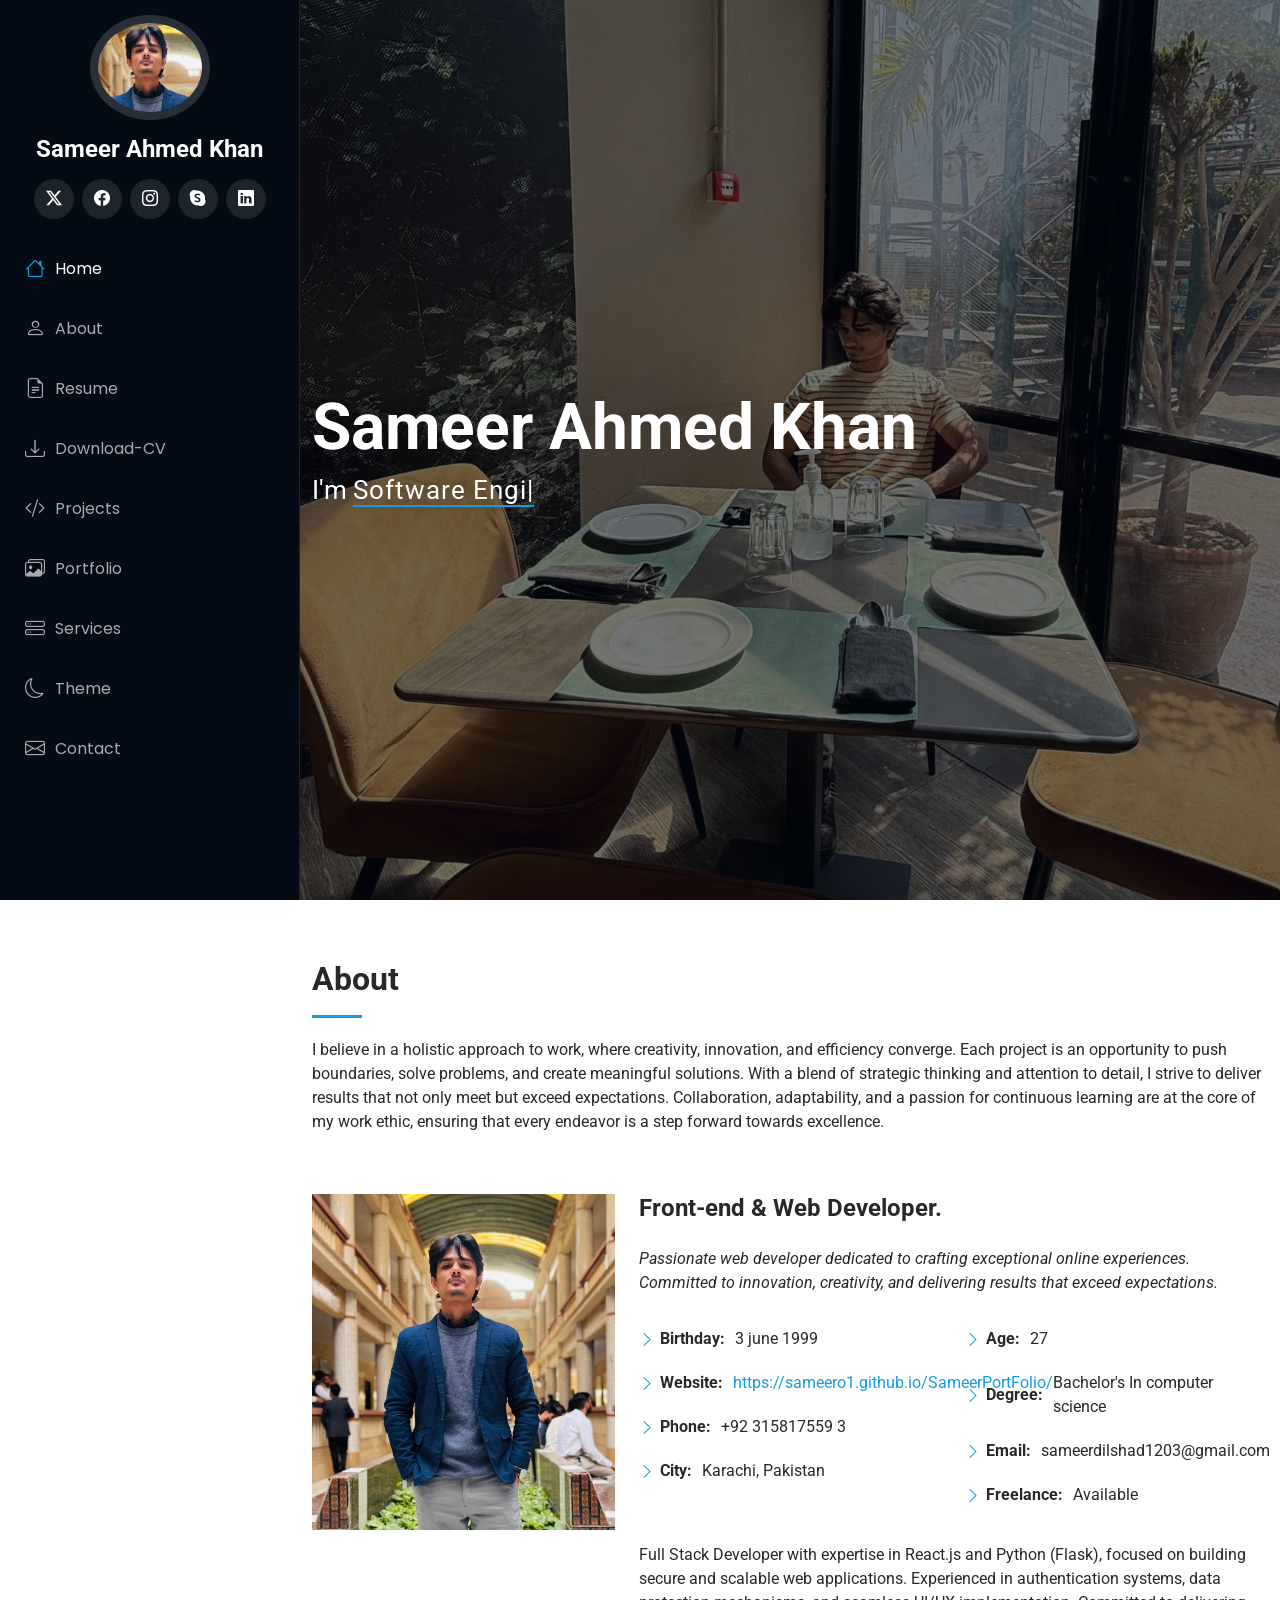
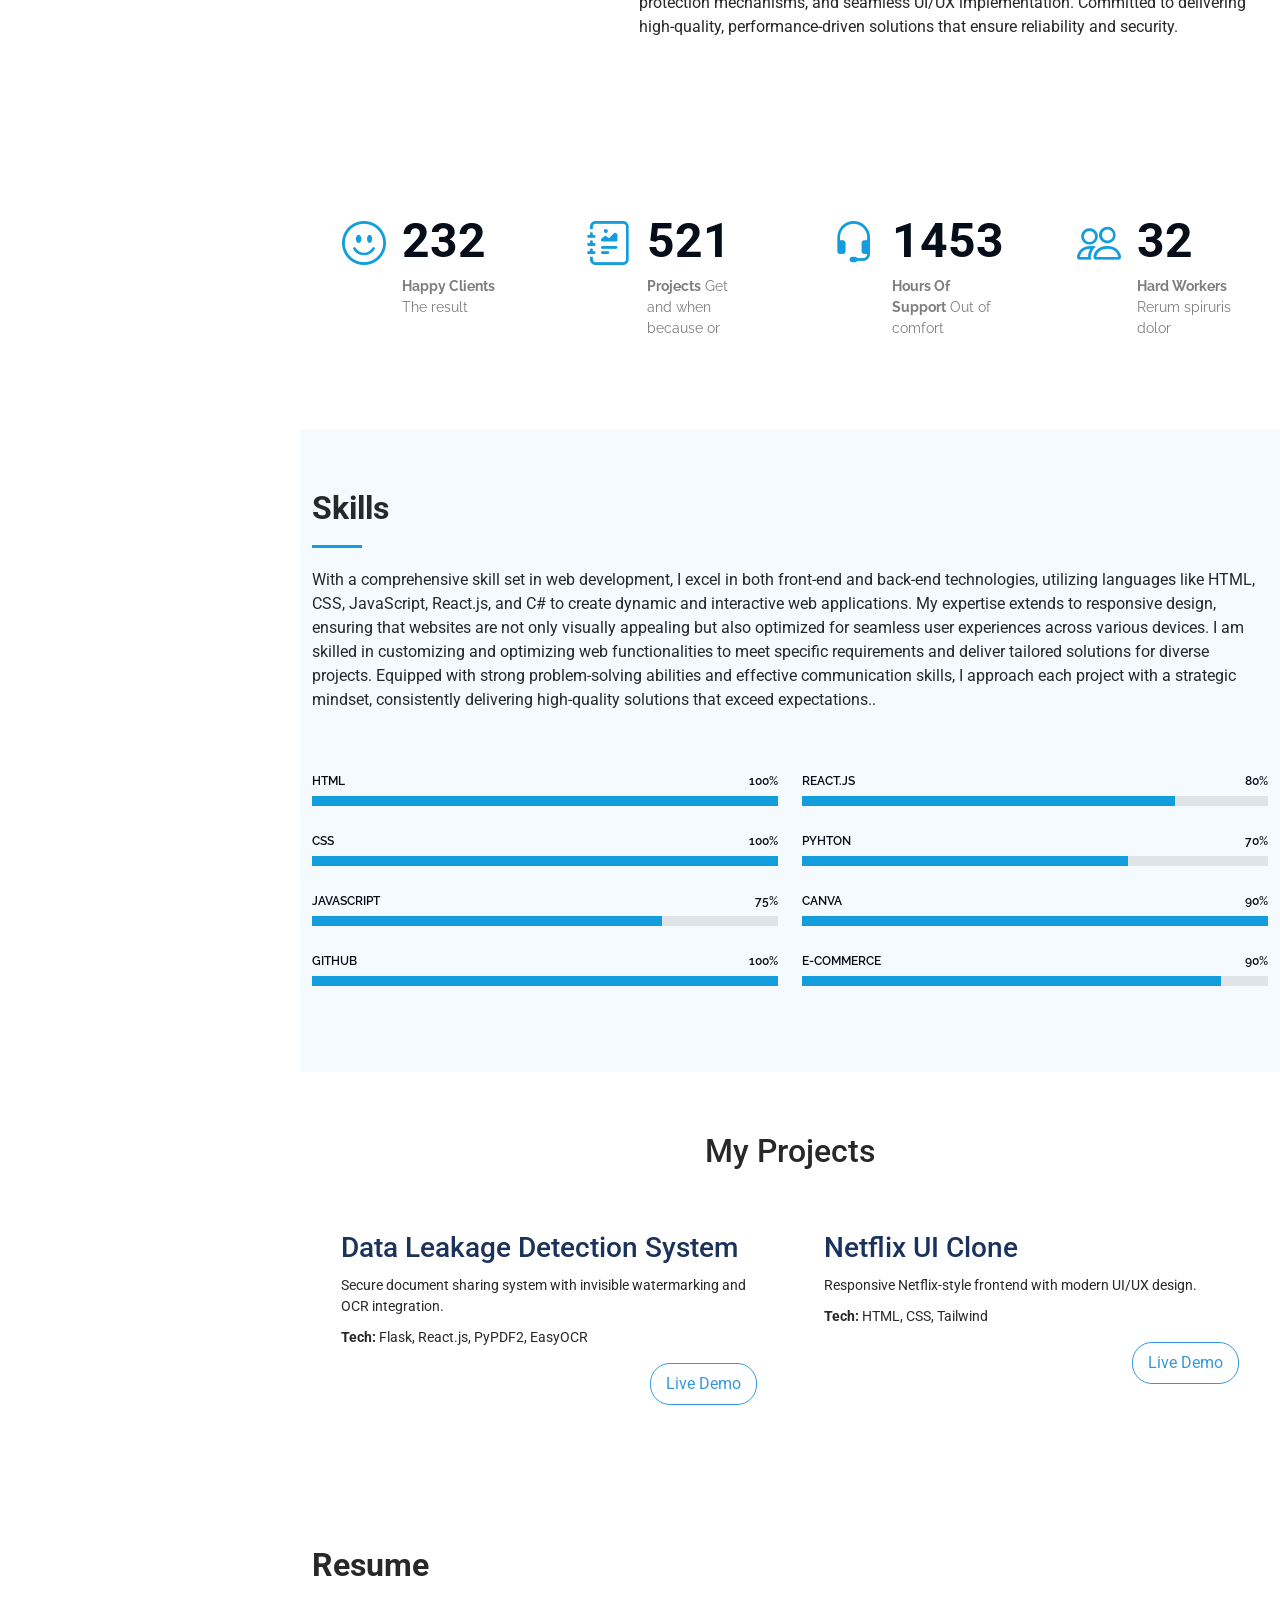
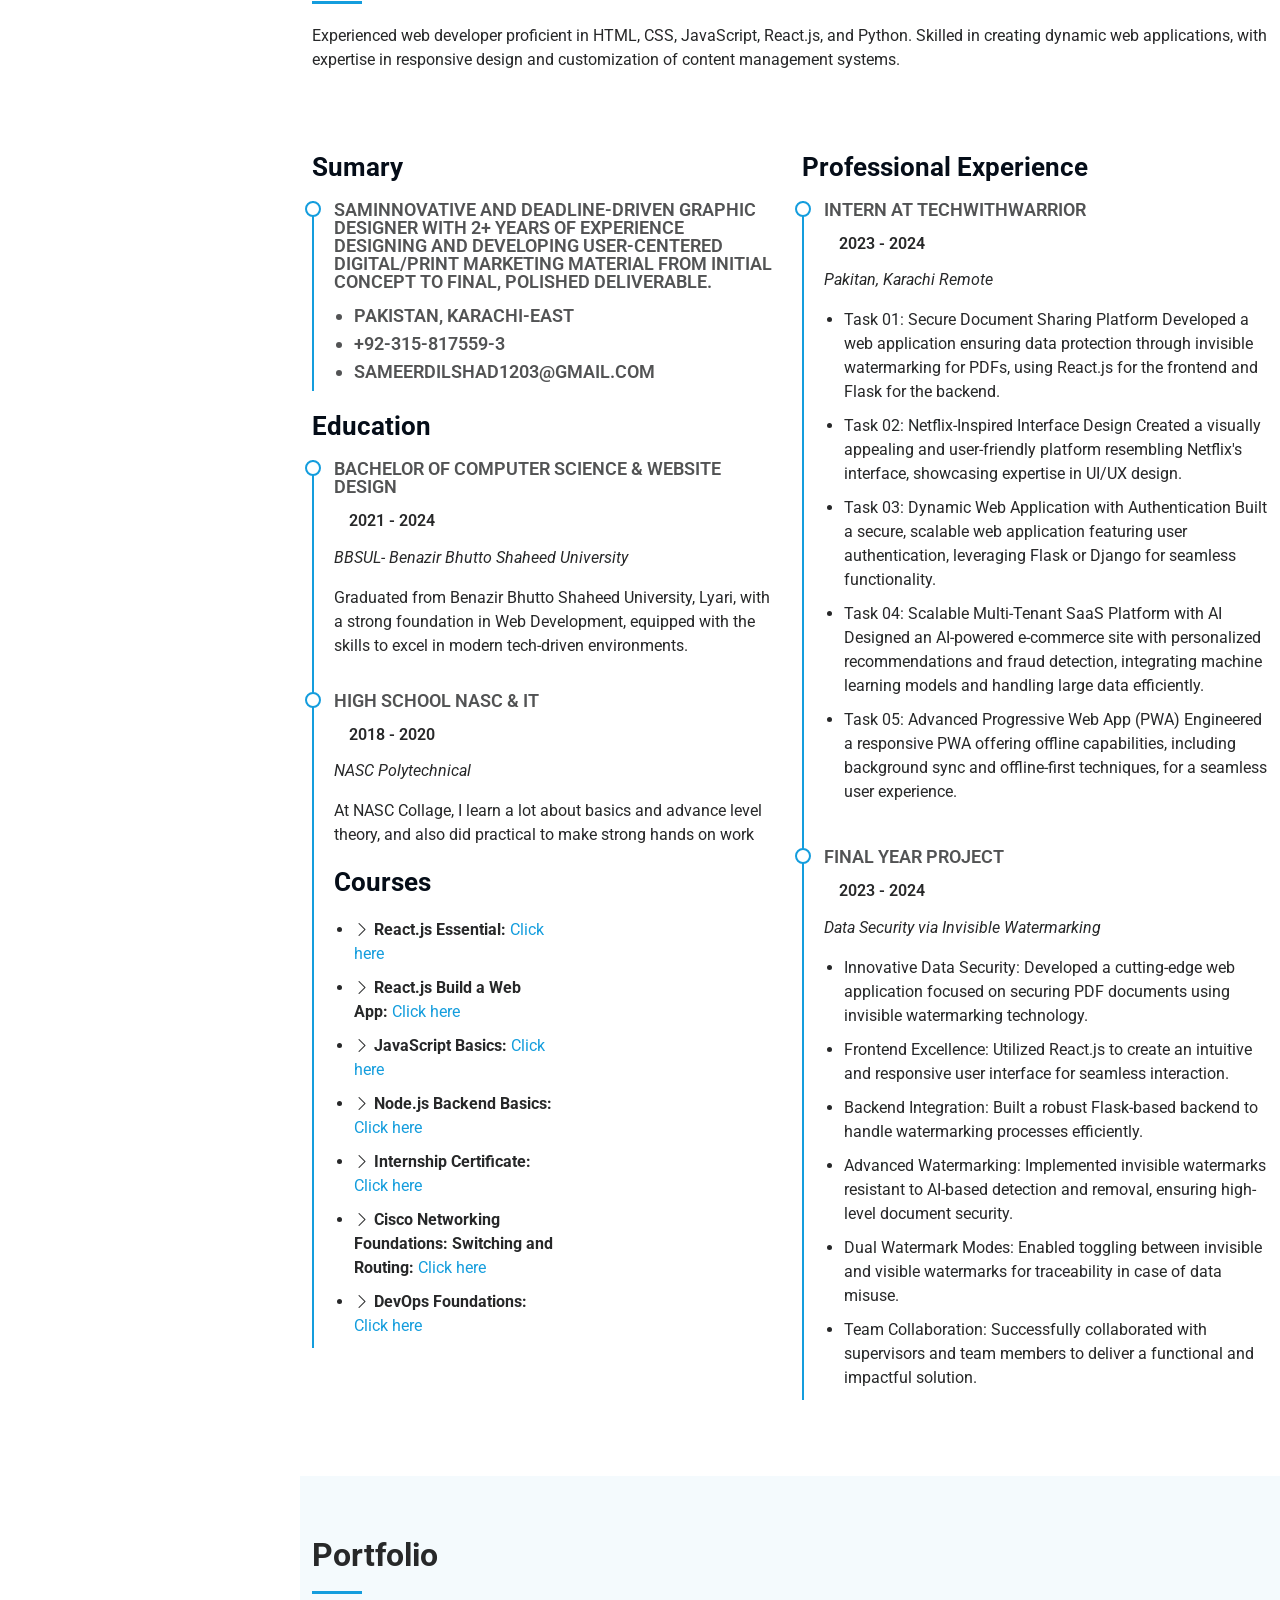
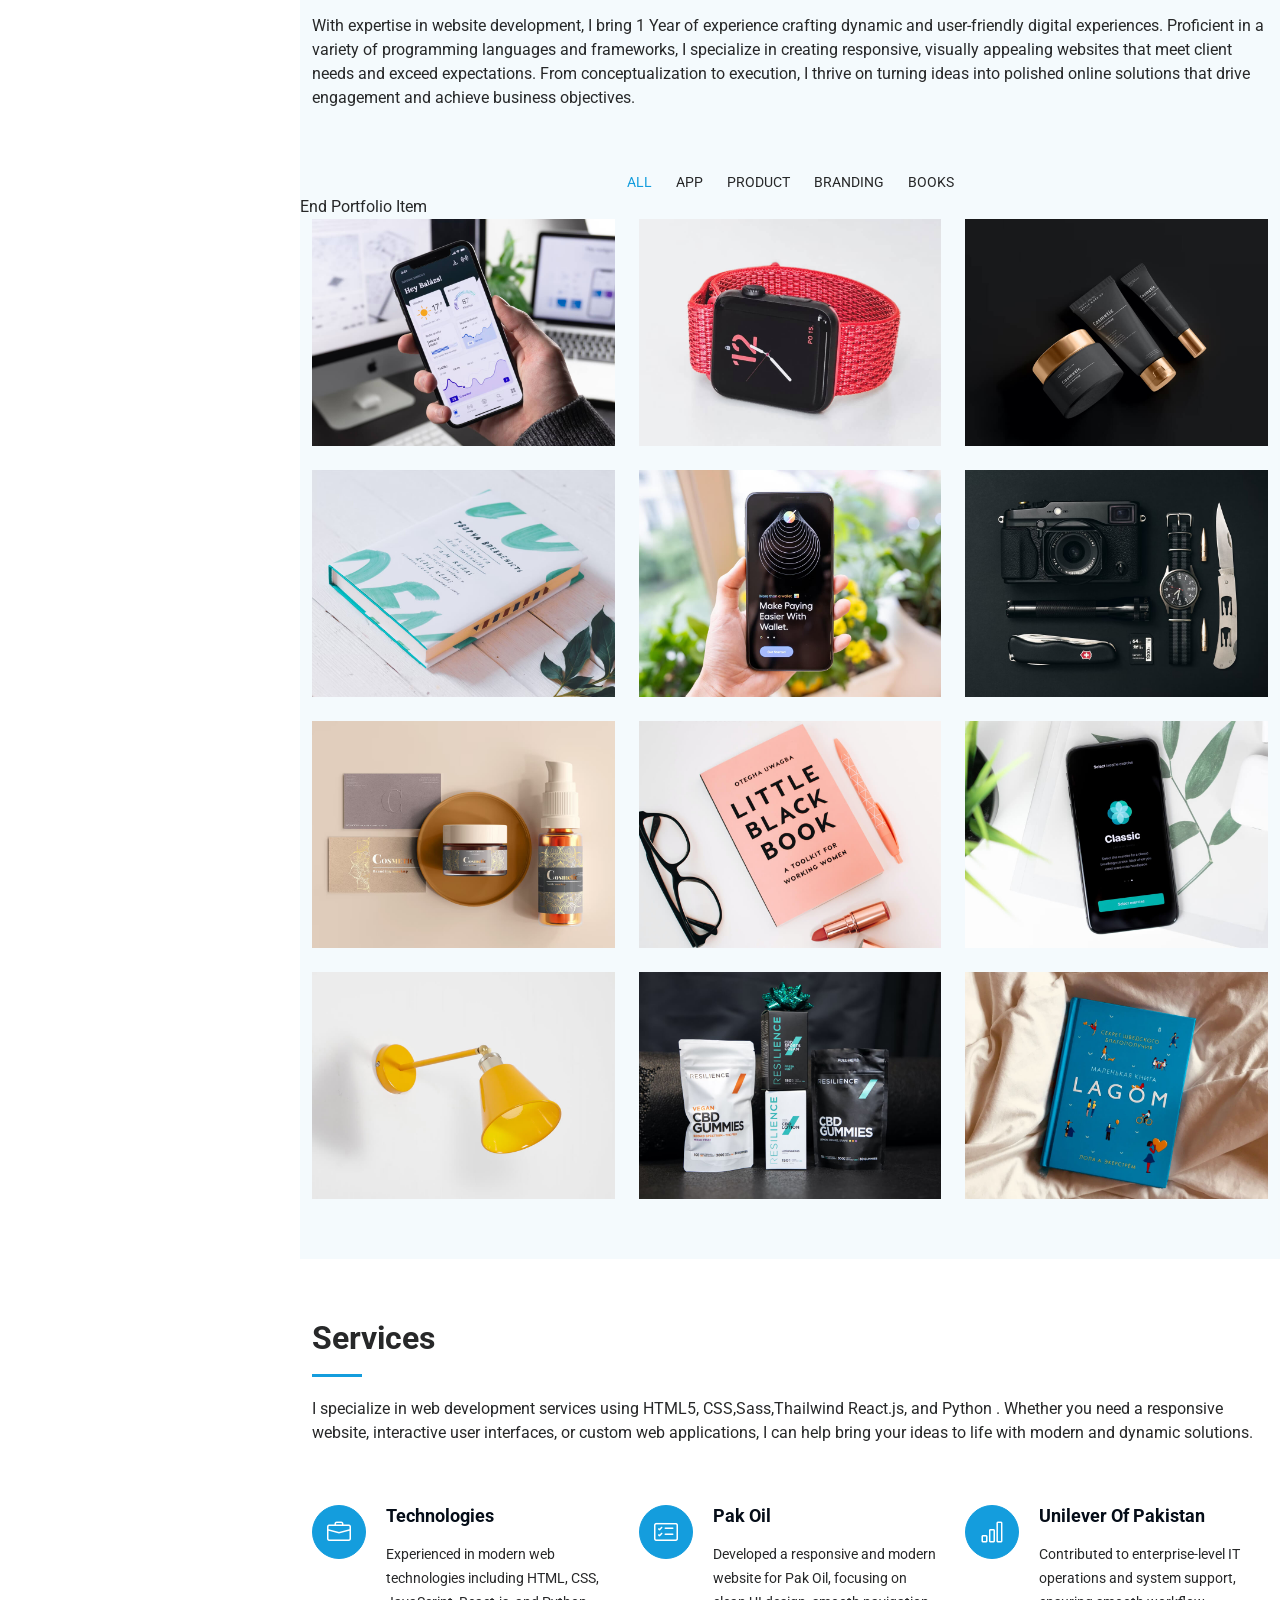
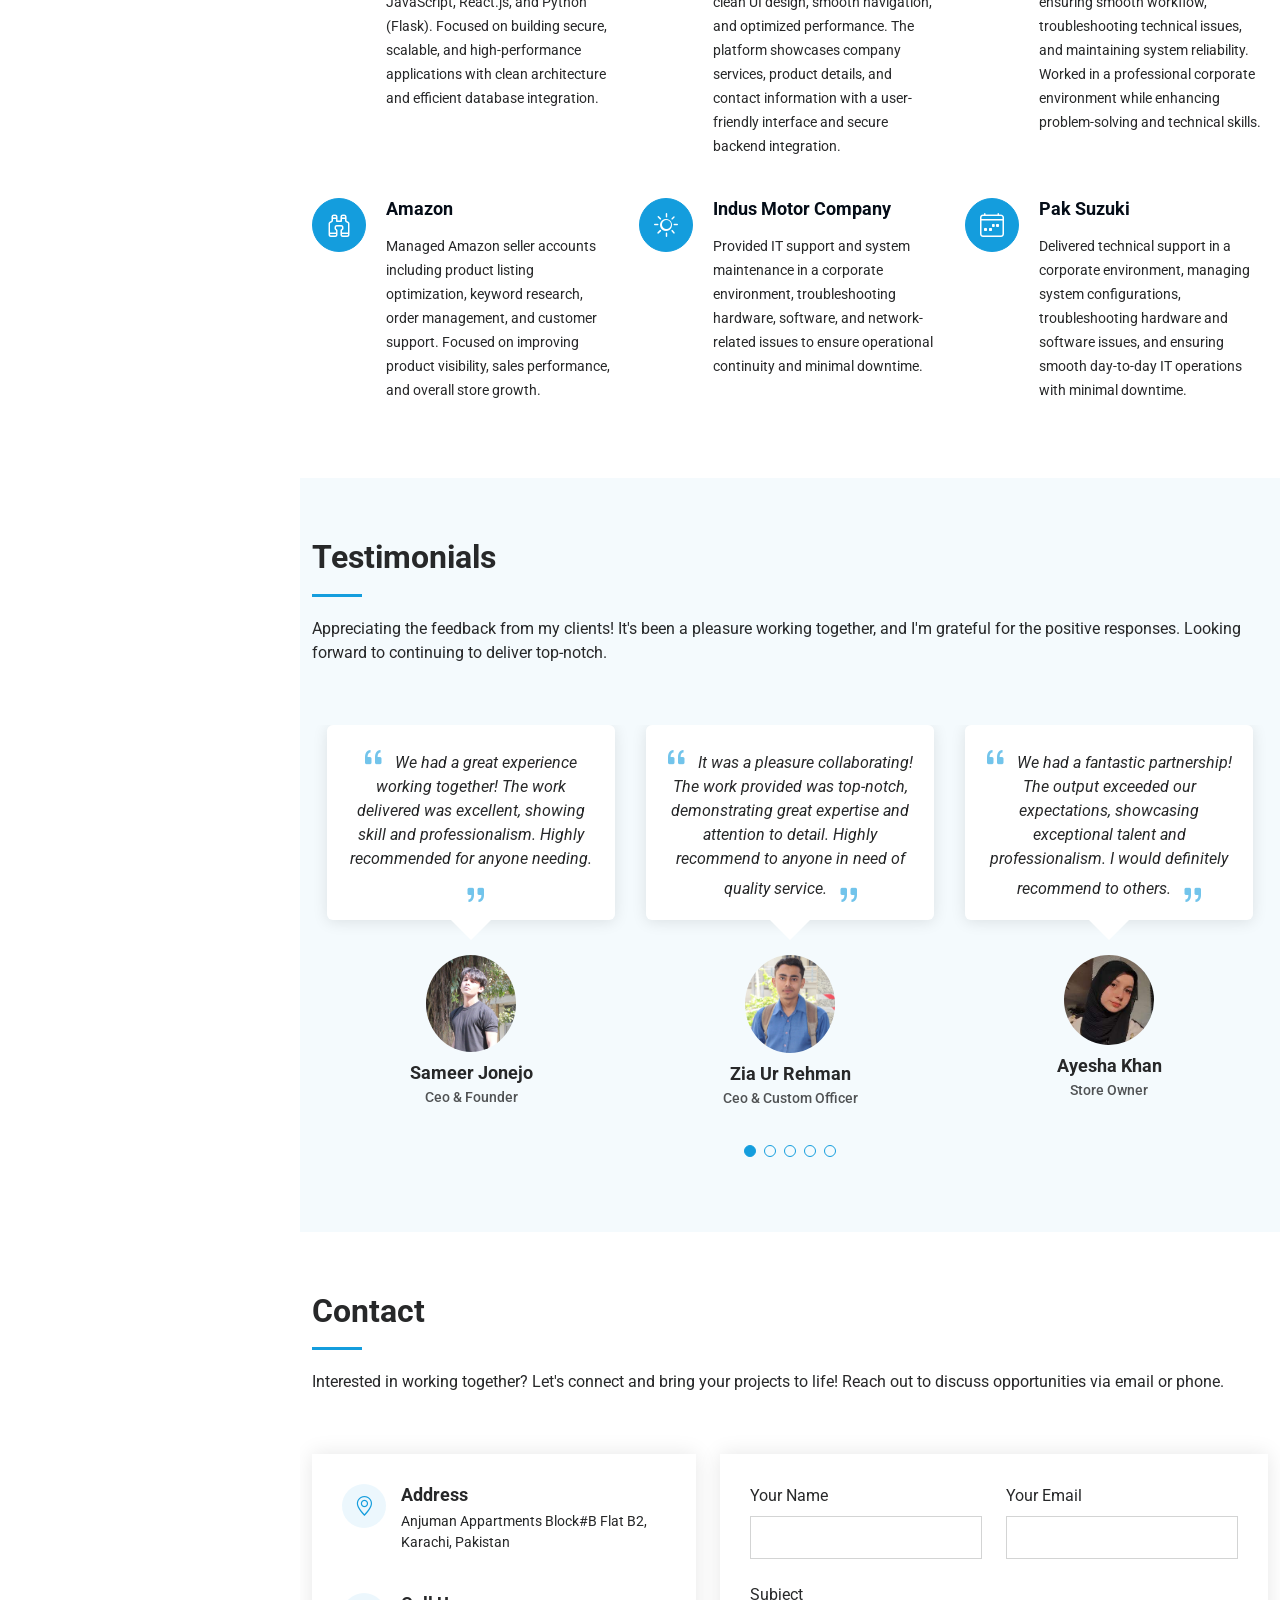
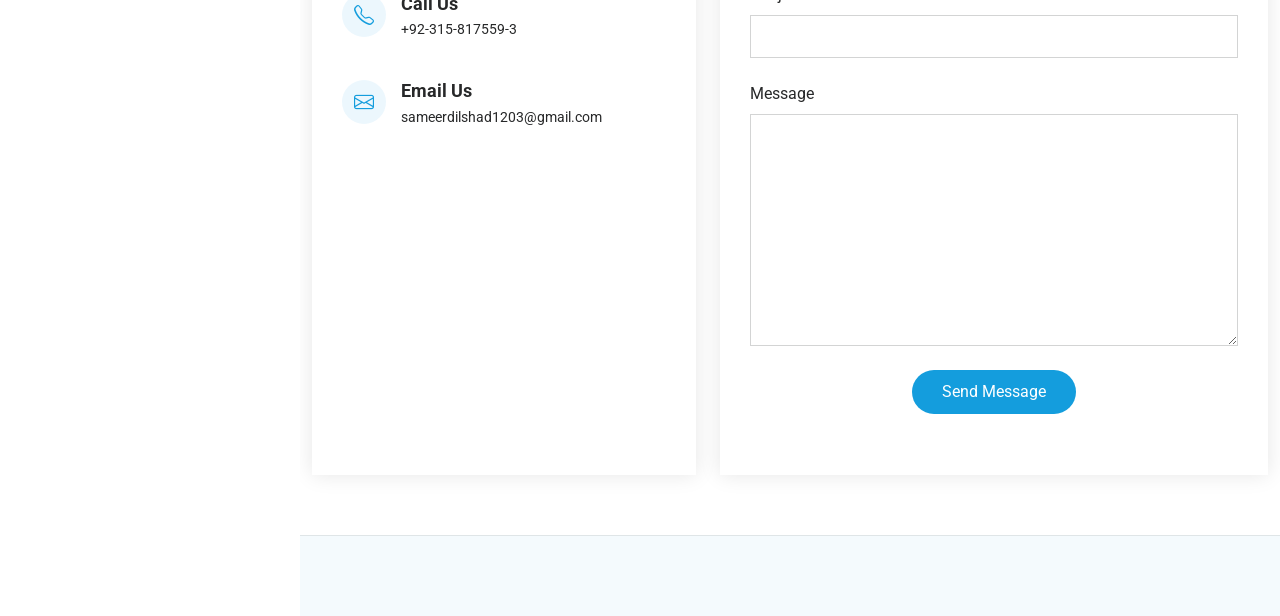
==== index.html @ c4e475a7 "Fix accessibility and security errors in portfolio" ====
<!DOCTYPE html>
<html lang="en">

<head>
  <meta charset="utf-8">
  <meta content="width=device-width, initial-scale=1.0" name="viewport">
  <title>Sameer Ahmed Khan Portfolio</title>
  <meta content="" name="description">
  <meta content="" name="keywords">

  <!-- Favicons -->
  <link href="assets/img/favicon.png" rel="icon">
  <link href="assets/img/apple-touch-icon.png" rel="apple-touch-icon">

  <!-- Fonts -->
  <link href="https://fonts.googleapis.com" rel="preconnect">
  <link href="https://fonts.gstatic.com" rel="preconnect" crossorigin>
  <link href="https://fonts.googleapis.com/css2?family=Roboto:ital,wght@0,100;0,300;0,400;0,500;0,700;0,900;1,100;1,300;1,400;1,500;1,700;1,900&family=Poppins:ital,wght@0,100;0,200;0,300;0,400;0,500;0,600;0,700;0,800;0,900;1,100;1,200;1,300;1,400;1,500;1,600;1,700;1,800;1,900&family=Raleway:ital,wght@0,100;0,200;0,300;0,400;0,500;0,600;0,700;0,800;0,900;1,100;1,200;1,300;1,400;1,500;1,600;1,700;1,800;1,900&display=swap" rel="stylesheet">

  <!-- Vendor CSS Files -->
  <link href="assets/vendor/bootstrap/css/bootstrap.min.css" rel="stylesheet">
  <link href="assets/vendor/bootstrap-icons/bootstrap-icons.css" rel="stylesheet">
  <link href="assets/vendor/aos/aos.css" rel="stylesheet">
  <link href="assets/vendor/glightbox/css/glightbox.min.css" rel="stylesheet">
  <link href="assets/vendor/swiper/swiper-bundle.min.css" rel="stylesheet">

  <!-- Main CSS File -->
  <link href="assets/css/main.css" rel="stylesheet">

  <!-- =======================================================
  * Template Name: iPortfolio
  * Template URL: https://bootstrapmade.com/iportfolio-bootstrap-portfolio-websites-template/
  * Updated: Jun 29 2024 with Bootstrap v5.3.3
  * Author: BootstrapMade.com
  * License: https://bootstrapmade.com/license/
  ======================================================== -->
</head>

<body class="index-page">

  <header id="header" class="header dark-background d-flex flex-column">
    <i class="header-toggle d-xl-none bi bi-list"></i>

    <div class="profile-img">
      <img src="assets/img/my-profile-i.jpg" alt="" class="img-fluid rounded-circle">
    </div>

    <a href="index.html" class="logo d-flex align-items-center justify-content-center">
      <!-- Uncomment the line below if you also wish to use an image logo -->
      <!-- <img src="assets/img/llogo.jpg" alt=""> -->
      <h1 class="sitename">Sameer Ahmed Khan</h1>
    </a>

    <div class="social-links text-center">
      <a href="#" class="twitter" title="Twitter"><i class="bi bi-twitter-x"></i></a>
      <a href="https://www.facebook.com/profile.php?id=100006979038011" class="facebook" target="_blank" rel="noopener noreferrer" title="Facebook"><i class="bi bi-facebook"></i></a>
      <a href="https://www.instagram.com/im_sameer._.khan" class="instagram" target="_blank" rel="noopener noreferrer" title="Instagram"><i class="bi bi-instagram"></i></a>
      <a href="#" class="google-plus" title="Skype"><i class="bi bi-skype"></i></a>
      <a href="https://www.linkedin.com/in/sameer-khan-5a8b8118a/" class="linkedin" target="_blank" rel="noopener noreferrer" title="LinkedIn"><i class="bi bi-linkedin"></i></a>
    </div>

    <nav id="navmenu" class="navmenu">
      <ul>
        <li><a href="#hero" class="active"><i class="bi bi-house navicon"></i>Home</a></li>
        <li><a href="#about"><i class="bi bi-person navicon"></i> About</a></li>
        <li><a href="#resume"><i class="bi bi-file-earmark-text navicon"></i> Resume</a></li>
        <li><a href="assets/cv.pdf" download><i class="bi bi-download navicon"></i> Download-CV</a></li>
        <li><a href="#projects"><i class="bi bi-code-slash navicon"></i> Projects</a></li>
        <li><a href="#portfolio"><i class="bi bi-images navicon"></i> Portfolio</a></li>
        <li><a href="#services"><i class="bi bi-hdd-stack navicon"></i> Services</a></li>
        <li>
          <a href="#" id="themeToggle">
            <i class="bi bi-moon navicon"></i> Theme
          </a>
        </li>



    <!-- THEME TOGGLE -->
    <!-- <li>
      <a href="#" id="themeToggle">
        <i class="bi bi-moon navicon"></i> Theme
      </a>
    </li> -->
    
        <!-- <li class="dropdown"><a href="#"><i class="bi bi-menu-button navicon"></i> <span>Dropdown</span> <i class="bi bi-chevron-down toggle-dropdown"></i></a>
          <ul>
            <li><a href="#">Dropdown 1</a></li>
            <li class="dropdown"><a href="#"><span>Deep Dropdown</span> <i class="bi bi-chevron-down toggle-dropdown"></i></a>
              <ul>
                <li><a href="#">Deep Dropdown 1</a></li>
                <li><a href="#">Deep Dropdown 2</a></li>
                <li><a href="#">Deep Dropdown 3</a></li>
                <li><a href="#">Deep Dropdown 4</a></li>
                <li><a href="#">Deep Dropdown 5</a></li>
              </ul>
            </li>
            <li><a href="#">Dropdown 2</a></li>
            <li><a href="#">Dropdown 3</a></li>
            <li><a href="#">Dropdown 4</a></li>
          </ul>
        </li> -->
        <li><a href="#contact"><i class="bi bi-envelope navicon"></i> Contact</a></li>
      </ul>
    </nav>

  </header>

  <main class="main">

    <!-- Hero Section -->
    <section id="hero" class="hero section dark-background">

      <img src="assets/img/zero-bg.jpg" alt="" data-aos="fade-in" class="">
<div class="container" data-aos="fade-up" data-aos-delay="100">
  <h2>Sameer Ahmed Khan</h2>
  <p>I'm <span class="typed" data-typed-items="Software Engineer, Front-end Developer, Python Flask Specialist">Software Engineer</span><span class="typed-cursor typed-cursor--blink" aria-hidden="true"></span></p>
</div>

    </section><!-- /Hero Section -->

    <!-- About Section -->
    <section id="about" class="about section">

      <!-- Section Title -->
      <div class="container section-title" data-aos="fade-up">
        <h2>About</h2>
        <p>I believe in a holistic approach to work, where creativity, innovation, and efficiency converge. Each project is an opportunity to push boundaries, solve problems, and create meaningful solutions. With a blend of strategic thinking and attention to detail, I strive to deliver results that not only meet but exceed expectations. Collaboration, adaptability, and a passion for continuous learning are at the core of my work ethic, ensuring that every endeavor is a step forward towards excellence.</p>
      </div><!-- End Section Title -->

      <div class="container" data-aos="fade-up" data-aos-delay="100">

        <div class="row gy-4 justify-content-center">
          <div class="col-lg-4">
            <img src="assets/img/my-profile-imgg.jpg" class="img-fluid" alt="">
          </div>
          <div class="col-lg-8 content">
            <h2>Front-end &amp; Web Developer.</h2>
            <p class="fst-italic py-3">
              Passionate web developer dedicated to crafting exceptional online experiences. Committed to innovation, creativity, and delivering results that exceed expectations.
            </p>
            <div class="row">
              <div class="col-lg-6">
                <ul>
                  <li><i class="bi bi-chevron-right"></i> <strong>Birthday:</strong> <span>3 june 1999</span></li>
                  <li><i class="bi bi-chevron-right"></i> <strong>Website:</strong> <span><a href="https://sameero1.github.io/SameerPortFolio/" target="_blank" rel="noopener noreferrer">https://sameero1.github.io/SameerPortFolio/</a></span></li>
                  <li><i class="bi bi-chevron-right"></i> <strong>Phone:</strong> <span>+92 315817559 3</span></li>
                  <li><i class="bi bi-chevron-right"></i> <strong>City:</strong> <span>Karachi, Pakistan</span></li>
                </ul>
              </div>
              <div class="col-lg-6">
                <ul>
                  <li><i class="bi bi-chevron-right"></i> <strong>Age:</strong> <span id="age">24</span></li>
                  <li><i class="bi bi-chevron-right"></i> <strong>Degree:</strong> <span>Bachelor's In computer science</span></li>
                  <li><i class="bi bi-chevron-right"></i> <strong>Email:</strong> <span>sameerdilshad1203@gmail.com</span></li>
                  <li><i class="bi bi-chevron-right"></i> <strong>Freelance:</strong> <span>Available</span></li>
                </ul>
              </div>
            </div>
            <p class="py-3">
              Full Stack Developer with expertise in React.js and Python (Flask), focused on building secure and scalable web applications. Experienced in authentication systems, data protection mechanisms, and seamless UI/UX implementation. Committed to delivering high-quality, performance-driven solutions that ensure reliability and security.
            </p>
          </div>
        </div>

      </div>

    </section><!-- /About Section -->

    <!-- Stats Section -->
    <section id="stats" class="stats section">

      <div class="container" data-aos="fade-up" data-aos-delay="100">

        <div class="row gy-4">

          <div class="col-lg-3 col-md-6">
            <div class="stats-item">
              <i class="bi bi-emoji-smile"></i>
              <span data-purecounter-start="0" data-purecounter-end="232" data-purecounter-duration="1" class="purecounter"></span>
              <p><strong>Happy Clients</strong> <span>The result</span></p>
            </div>
          </div><!-- End Stats Item -->

          <div class="col-lg-3 col-md-6">
            <div class="stats-item">
              <i class="bi bi-journal-richtext"></i>
              <span data-purecounter-start="0" data-purecounter-end="521" data-purecounter-duration="1" class="purecounter"></span>
              <p><strong>Projects</strong> <span>Get and when because or</span></p>
            </div>
          </div><!-- End Stats Item -->

          <div class="col-lg-3 col-md-6">
            <div class="stats-item">
              <i class="bi bi-headset"></i>
              <span data-purecounter-start="0" data-purecounter-end="1453" data-purecounter-duration="1" class="purecounter"></span>
              <p><strong>Hours Of Support</strong> <span>Out of comfort</span></p>
            </div>
          </div><!-- End Stats Item -->

          <div class="col-lg-3 col-md-6">
            <div class="stats-item">
              <i class="bi bi-people"></i>
              <span data-purecounter-start="0" data-purecounter-end="32" data-purecounter-duration="1" class="purecounter"></span>
              <p><strong>Hard Workers</strong> <span>Rerum spiruris dolor</span></p>
            </div>
          </div><!-- End Stats Item -->

        </div>

      </div>

    </section><!-- /Stats Section -->

    <!-- Skills Section -->
    <section id="skills" class="skills section light-background">

      <!-- Section Title -->
      <div class="container section-title" data-aos="fade-up">
        <h2>Skills</h2>
        <p>With a comprehensive skill set in web development, I excel in both front-end and back-end technologies, utilizing languages like HTML, CSS, JavaScript, React.js, and C# to create dynamic and interactive web applications. My expertise extends to responsive design, ensuring that websites are not only visually appealing but also optimized for seamless user experiences across various devices.

          I am skilled in customizing and optimizing web functionalities to meet specific requirements and deliver tailored solutions for diverse projects. Equipped with strong problem-solving abilities and effective communication skills, I approach each project with a strategic mindset, consistently delivering high-quality solutions that exceed expectations..</p>
      </div><!-- End Section Title -->

      <div class="container" data-aos="fade-up" data-aos-delay="100">

        <div class="row skills-content skills-animation">

          <div class="col-lg-6">

            <div class="progress">
              <span class="skill"><span>HTML</span> <i class="val">100%</i></span>
              <div class="progress-bar-wrap">
                <div class="progress-bar" role="progressbar" aria-valuenow="100" aria-valuemin="0" aria-valuemax="100" title="HTML"></div>
              </div>
            </div><!-- End Skills Item -->

            <div class="progress">
              <span class="skill"><span>CSS</span> <i class="val">100%</i></span>
              <div class="progress-bar-wrap">
                <div class="progress-bar" role="progressbar" aria-valuenow="100" aria-valuemin="0" aria-valuemax="100" title="CSS"></div>
              </div>
            </div><!-- End Skills Item -->

            <div class="progress">
              <span class="skill"><span>JavaScript</span> <i class="val">75%</i></span>
              <div class="progress-bar-wrap">
                <div class="progress-bar" role="progressbar" aria-valuenow="75" aria-valuemin="0" aria-valuemax="100" title="JavaScript"></div>
              </div>
            </div><!-- End Skills Item -->
                        <div class="progress">
              <span class="skill"><span>Github</span> <i class="val">100%</i></span>
              <div class="progress-bar-wrap">
                <div class="progress-bar" role="progressbar" aria-valuenow="100" aria-valuemin="0" aria-valuemax="100" title="Github"></div>
              </div>
            </div><!-- End Skills Item -->

          </div>

          <div class="col-lg-6">

            <div class="progress">
              <span class="skill"><span>React.Js</span> <i class="val">80%</i></span>
              <div class="progress-bar-wrap">
                <div class="progress-bar" role="progressbar" aria-valuenow="80" aria-valuemin="0" aria-valuemax="100" title="React.Js"></div>
              </div>
            </div><!-- End Skills Item -->

            <div class="progress">
              <span class="skill"><span>Pyhton</span> <i class="val">70%</i></span>
              <div class="progress-bar-wrap">
                <div class="progress-bar" role="progressbar" aria-valuenow="70" aria-valuemin="0" aria-valuemax="100" title="Python"></div>
              </div>
            </div><!-- End Skills Item -->

            <div class="progress">
              <span class="skill"><span>Canva</span> <i class="val">90%</i></span>
              <div class="progress-bar-wrap">
                <div class="progress-bar" role="progressbar" aria-valuenow="100" aria-valuemin="0" aria-valuemax="100" title="Canva"></div>
              </div>
            </div><!-- End Skills Item -->
                        <div class="progress">
              <span class="skill"><span>E-commerce</span> <i class="val">90%</i></span>
              <div class="progress-bar-wrap">
                <div class="progress-bar" role="progressbar" aria-valuenow="90" aria-valuemin="0" aria-valuemax="100" title="E-commerce"></div>
              </div>
            </div><!-- End Skills Item -->

          </div>

        </div>

      </div>

    </section><!-- /Skills Section -->

    <!-- ======= Projects Section ======= -->
<section id="projects" class="projects-section">

  <h2>My Projects</h2>

  <div class="projects-container">

    <!-- Project 1 -->
    <div class="project-card" data-aos="zoom-in">
      <h3>Data Leakage Detection System</h3>
      <p>
        Secure document sharing system with invisible watermarking and OCR integration.
      </p>
      <p><strong>Tech:</strong> Flask, React.js, PyPDF2, EasyOCR</p>
      
      <div class="project-buttons">
        <a href="https://sameero1.github.io/securedoc-watermark/" target="_blank" rel="noopener noreferrer" class="btn-outline">Live Demo</a>
      </div>
    </div>

    <!-- Project 2 -->
    <div class="project-card" data-aos="zoom-in">
      <h3>Netflix UI Clone</h3>
      <p>
        Responsive Netflix-style frontend with modern UI/UX design.
      </p>
      <p><strong>Tech:</strong> HTML, CSS, Tailwind</p>

      <div class="project-buttons">
        <a href="https://sameero1.github.io/Movie-web/" target="_blank" rel="noopener noreferrer" class="btn-outline">Live Demo</a>
      </div>
    </div>

    <!-- Project 3 -->
    <!-- <div class="project-card" data-aos="zoom-in">
      <h3>Portfolio Website</h3>
      <p>
        Personal portfolio with animations, glass UI, and responsive design.
      </p>
      <p><strong>Tech:</strong> HTML, CSS, JavaScript</p>

      <div class="project-buttons">
        <a href="#" class="btn-outline">Live</a>
        <a href="#" class="btn-outline">Code</a>
      </div>
    </div> -->

  </div>

</section>

    <!-- Resume Section -->
    <section id="resume" class="resume section">

      <!-- Section Title -->
      <div class="container section-title" data-aos="fade-up">
        <h2>Resume</h2>
        <p>Experienced web developer proficient in HTML, CSS, JavaScript, React.js, and Python. Skilled in creating dynamic web applications, with expertise in responsive design and customization of content management systems.</p>
      </div><!-- End Section Title -->

      <div class="container">

        <div class="row">

          <div class="col-lg-6" data-aos="fade-up" data-aos-delay="100">
            <h3 class="resume-title">Sumary</h3>

            <div class="resume-item pb-0">
              <h4>SamInnovative and deadline-driven Graphic Designer with 2+ years of experience designing and developing user-centered digital/print marketing material from initial concept to final, polished deliverable.</em></p>
              <ul>
                <li>Pakistan, Karachi-East</li>
                <li>+92-315-817559-3</li>
                <li>sameerdilshad1203@gmail.com</li>
              </ul>
            </div><!-- Edn Resume Item -->

            <h3 class="resume-title">Education</h3>
            <div class="resume-item">
              <h4>Bachelor of Computer Science &amp; Website Design</h4>
              <h5>2021 - 2024</h5>
              <p><em>BBSUL- Benazir Bhutto Shaheed University</em></p>
              <p>Graduated from Benazir Bhutto Shaheed University, Lyari, with a strong foundation in Web Development, equipped with the skills to excel in modern tech-driven environments.</p>
            </div><!-- Edn Resume Item -->

            <div class="resume-item">
              <h4>High school NASC &amp;  IT</h4>
              <h5>2018 - 2020</h5>
              <p><em>NASC Polytechnical</em></p>
              <p>At NASC Collage, I learn a lot about basics and advance level theory, and also did practical to make strong hands on work</p>

            <h3 class="resume-title">Courses</h3>
              <div class="col-lg-6">
                <ul>
                  <li><i class="bi bi-chevron-right"></i> <strong>React.js Essential:</strong> <span><a href="https://lnkd.in/d88eWcbf" target="_blank" rel="noopener noreferrer">Click here</a></span></li>
                  <li><i class="bi bi-chevron-right"></i> <strong>React.js Build a Web App:</strong> <span><a href="https://coursera.org/share/758e399326208b691234f3b39d1405f2" target="_blank" rel="noopener noreferrer">Click here</a></span></li>
                  <li><i class="bi bi-chevron-right"></i> <strong>JavaScript Basics:</strong> <span><a href="https://lnkd.in/dn3wVetM" target="_blank" rel="noopener noreferrer">Click here</a></span></li>
                  <li><i class="bi bi-chevron-right"></i> <strong>Node.js Backend Basics:</strong> <span><a href="https://coursera.org/share/6afd3596464f704d8f753f61c3738560" target="_blank" rel="noopener noreferrer">Click here</a></span></li>
                  <li><i class="bi bi-chevron-right"></i> <strong>Internship Certificate:</strong> <span><a href="https://www.linkedin.com/posts/sameer-khan-5a8b8118a_webdevelopment-internship-flask-activity-7244018731960459264-7vh6?utm_source=share&utm_medium=member_desktop&rcm=ACoAACyq9hABgH9BnL0P13QUiP1vKO8cN04k_mg" target="_blank" rel="noopener noreferrer">Click here</a></span></li>
                  <li><i class="bi bi-chevron-right"></i> <strong>Cisco Networking Foundations: Switching and Routing:</strong> <span><a href="https://lnkd.in/dTYSBcjJ" target="_blank" rel="noopener noreferrer">Click here</a></span></li>
                  <li><i class="bi bi-chevron-right"></i> <strong>DevOps Foundations:</strong> <span><a href=" https://lnkd.in/dnaD95eA" target="_blank" rel="noopener noreferrer">Click here</a></span></li>
                </ul>
              </div>

            </div><!-- Edn Resume Item -->

          </div>

          <div class="col-lg-6" data-aos="fade-up" data-aos-delay="200">
            <h3 class="resume-title">Professional Experience</h3>
            <div class="resume-item">
              <h4>Intern at TechWithWarrior</h4>
              <h5>2023 - 2024</h5>
              <p><em>Pakitan, Karachi Remote </em></p>
              <ul>
                <li>Task 01: Secure Document Sharing Platform
                  Developed a web application ensuring data protection through invisible watermarking for PDFs, using React.js for the frontend and Flask for the backend.</li>
                <li>Task 02: Netflix-Inspired Interface Design
                  Created a visually appealing and user-friendly platform resembling Netflix's interface, showcasing expertise in UI/UX design. </li>
                <li>Task 03: Dynamic Web Application with Authentication
                  Built a secure, scalable web application featuring user authentication, leveraging Flask or Django for seamless functionality.</li>
                <li>Task 04: Scalable Multi-Tenant SaaS Platform with AI
                  Designed an AI-powered e-commerce site with personalized recommendations and fraud detection, integrating machine learning models and handling large data efficiently.</li>
                  <li>Task 05: Advanced Progressive Web App (PWA)
                    Engineered a responsive PWA offering offline capabilities, including background sync and offline-first techniques, for a seamless user experience.</li>
              </ul>
            </div><!-- Edn Resume Item -->

            <div class="resume-item">
              <h4>Final Year Project</h4>
              <h5>2023 - 2024</h5>
              <p><em>Data Security via Invisible Watermarking</em></p>
              <ul>
                <li>Innovative Data Security: Developed a cutting-edge web application focused on securing PDF documents using invisible watermarking technology.</li>
                <li>Frontend Excellence: Utilized React.js to create an intuitive and responsive user interface for seamless interaction.</li>
                <li>Backend Integration: Built a robust Flask-based backend to handle watermarking processes efficiently.</li>
                <li>Advanced Watermarking: Implemented invisible watermarks resistant to AI-based detection and removal, ensuring high-level document security.</li>
                <li>Dual Watermark Modes: Enabled toggling between invisible and visible watermarks for traceability in case of data misuse.</li>
                <li>Team Collaboration: Successfully collaborated with supervisors and team members to deliver a functional and impactful solution.</li>
              </ul>
            </div><!-- Edn Resume Item -->

          </div>

        </div>

      </div>

    </section><!-- /Resume Section -->

    <!-- Portfolio Section -->
    <section id="portfolio" class="portfolio section light-background">

      <!-- Section Title -->
      <div class="container section-title" data-aos="fade-up">
        <h2>Portfolio</h2>
        <p>With expertise in website development, I bring 1 Year of experience crafting dynamic and user-friendly digital experiences. Proficient in a variety of programming languages and frameworks, I specialize in creating responsive, visually appealing websites that meet client needs and exceed expectations. From conceptualization to execution, I thrive on turning ideas into polished online solutions that drive engagement and achieve business objectives.</p>
      </div><!-- End Section Title -->

      <div class="container">

        <div class="isotope-layout" data-default-filter="*" data-layout="masonry" data-sort="original-order">

          <ul class="portfolio-filters isotope-filters" data-aos="fade-up" data-aos-delay="100">
            <li data-filter="*" class="filter-active">All</li>
            <li data-filter=".filter-app">App</li>
            <li data-filter=".filter-product">Product</li>
            <li data-filter=".filter-branding">Branding</li>
            <li data-filter=".filter-books">Books</li>
          </ul><!-- End Portfolio Filters -->

          <div class="row gy-4 isotope-container" data-aos="fade-up" data-aos-delay="200">

            <div class="col-lg-4 col-md-6 portfolio-item isotope-item filter-app">
              <div class="portfolio-content h-100">
                <img src="assets/img/portfolio/app-1.jpg" class="img-fluid" alt="">
                <div class="portfolio-info">
                  <h4>App 1</h4>
                  <p>Lorem ipsum, dolor sit amet consectetur</p>
                  <a href="assets/img/portfolio/app-1.jpg" title="App 1" data-gallery="portfolio-gallery-app" class="glightbox preview-link"><i class="bi bi-zoom-in"></i></a>
                  <a href="portfolio-details.html" title="More Details" class="details-link"><i class="bi bi-link-45deg"></i></a>
                </div>
              </div>
            </div><!-- End Portfolio Item -->  

            <div class="col-lg-4 col-md-6 portfolio-item isotope-item filter-product">
              <div class="portfolio-content h-100">
                <img src="assets/img/portfolio/product-1.jpg" class="img-fluid" alt="">
                <div class="portfolio-info">
                  <h4>Product 1</h4>
                  <p>Lorem ipsum, dolor sit amet consectetur</p>
                  <a href="assets/img/portfolio/product-1.jpg" title="Product 1" data-gallery="portfolio-gallery-product" class="glightbox preview-link"><i class="bi bi-zoom-in"></i></a>
                  <a href="portfolio-details.html" title="More Details" class="details-link"><i class="bi bi-link-45deg"></i></a>
                </div>
              </div>
            </div><!-- End Portfolio Item -->

            <div class="col-lg-4 col-md-6 portfolio-item isotope-item filter-branding">
              <div class="portfolio-content h-100">
                <img src="assets/img/portfolio/branding-1.jpg" class="img-fluid" alt="">
                <div class="portfolio-info">
                  <h4>Branding 1</h4>
                  <p>Lorem ipsum, dolor sit amet consectetur</p>
                  <a href="assets/img/portfolio/branding-1.jpg" title="Branding 1" data-gallery="portfolio-gallery-branding" class="glightbox preview-link"><i class="bi bi-zoom-in"></i></a>
                  <a href="portfolio-details.html" title="More Details" class="details-link"><i class="bi bi-link-45deg"></i></a>
                </div>
              </div>
            </div><!-- End Portfolio Item -->

            <div class="col-lg-4 col-md-6 portfolio-item isotope-item filter-books">
              <div class="portfolio-content h-100">
                <img src="assets/img/portfolio/books-1.jpg" class="img-fluid" alt="">
                <div class="portfolio-info">
                  <h4>Books 1</h4>
                  <p>Lorem ipsum, dolor sit amet consectetur</p>
                  <a href="assets/img/portfolio/books-1.jpg" title="Branding 1" data-gallery="portfolio-gallery-book" class="glightbox preview-link"><i class="bi bi-zoom-in"></i></a>
                  <a href="portfolio-details.html" title="More Details" class="details-link"><i class="bi bi-link-45deg"></i></a>
                </div>
              </div>
            </div><!-- End Portfolio Item -->

            <div class="col-lg-4 col-md-6 portfolio-item isotope-item filter-app">
              <div class="portfolio-content h-100">
                <img src="assets/img/portfolio/app-2.jpg" class="img-fluid" alt="">
                <div class="portfolio-info">
                  <h4>App 2</h4>
                  <p>Lorem ipsum, dolor sit amet consectetur</p>
                  <a href="assets/img/portfolio/app-2.jpg" title="App 2" data-gallery="portfolio-gallery-app" class="glightbox preview-link"><i class="bi bi-zoom-in"></i></a>
                  <a href="portfolio-details.html" title="More Details" class="details-link"><i class="bi bi-link-45deg"></i></a>
                </div>
              </div>
            </div><!-- End Portfolio Item -->

            <div class="col-lg-4 col-md-6 portfolio-item isotope-item filter-product">
              <div class="portfolio-content h-100">
                <img src="assets/img/portfolio/product-2.jpg" class="img-fluid" alt="">
                <div class="portfolio-info">
                  <h4>Product 2</h4>
                  <p>Lorem ipsum, dolor sit amet consectetur</p>
                  <a href="assets/img/portfolio/product-2.jpg" title="Product 2" data-gallery="portfolio-gallery-product" class="glightbox preview-link"><i class="bi bi-zoom-in"></i></a>
                  <a href="portfolio-details.html" title="More Details" class="details-link"><i class="bi bi-link-45deg"></i></a>
                </div>
              </div>
            </div><!-- End Portfolio Item -->

            <div class="col-lg-4 col-md-6 portfolio-item isotope-item filter-branding">
              <div class="portfolio-content h-100">
                <img src="assets/img/portfolio/branding-2.jpg" class="img-fluid" alt="">
                <div class="portfolio-info">
                  <h4>Branding 2</h4>
                  <p>Lorem ipsum, dolor sit amet consectetur</p>
                  <a href="assets/img/portfolio/branding-2.jpg" title="Branding 2" data-gallery="portfolio-gallery-branding" class="glightbox preview-link"><i class="bi bi-zoom-in"></i></a>
                  <a href="portfolio-details.html" title="More Details" class="details-link"><i class="bi bi-link-45deg"></i></a>
                </div>
              </div>
            </div><!-- End Portfolio Item -->

            <div class="col-lg-4 col-md-6 portfolio-item isotope-item filter-books">
              <div class="portfolio-content h-100">
                <img src="assets/img/portfolio/books-2.jpg" class="img-fluid" alt="">
                <div class="portfolio-info">
                  <h4>Books 2</h4>
                  <p>Lorem ipsum, dolor sit amet consectetur</p>
                  <a href="assets/img/portfolio/books-2.jpg" title="Branding 2" data-gallery="portfolio-gallery-book" class="glightbox preview-link"><i class="bi bi-zoom-in"></i></a>
                  <a href="portfolio-details.html" title="More Details" class="details-link"><i class="bi bi-link-45deg"></i></a>
                </div>
              </div>
            </div><!-- End Portfolio Item -->

            <div class="col-lg-4 col-md-6 portfolio-item isotope-item filter-app">
              <div class="portfolio-content h-100">
                <img src="assets/img/portfolio/app-3.jpg" class="img-fluid" alt="">
                <div class="portfolio-info">
                  <h4>App 3</h4>
                  <p>Lorem ipsum, dolor sit amet consectetur</p>
                  <a href="assets/img/portfolio/app-3.jpg" title="App 3" data-gallery="portfolio-gallery-app" class="glightbox preview-link"><i class="bi bi-zoom-in"></i></a>
                  <a href="portfolio-details.html" title="More Details" class="details-link"><i class="bi bi-link-45deg"></i></a>
                </div>
              </div>
            </div><!-- End Portfolio Item -->

            <div class="col-lg-4 col-md-6 portfolio-item isotope-item filter-product">
              <div class="portfolio-content h-100">
                <img src="assets/img/portfolio/product-3.jpg" class="img-fluid" alt="">
                <div class="portfolio-info">
                  <h4>Product 3</h4>
                  <p>Lorem ipsum, dolor sit amet consectetur</p>
                  <a href="assets/img/portfolio/product-3.jpg" title="Product 3" data-gallery="portfolio-gallery-product" class="glightbox preview-link"><i class="bi bi-zoom-in"></i></a>
                  <a href="portfolio-details.html" title="More Details" class="details-link"><i class="bi bi-link-45deg"></i></a>
                </div>
              </div>
            </div>End Portfolio Item

            <div class="col-lg-4 col-md-6 portfolio-item isotope-item filter-branding">
              <div class="portfolio-content h-100">
                <img src="assets/img/portfolio/branding-3.jpg" class="img-fluid" alt="">
                <div class="portfolio-info">
                  <h4>Branding 3</h4>
                  <p>Lorem ipsum, dolor sit amet consectetur</p>
                  <a href="assets/img/portfolio/branding-3.jpg" title="Branding 2" data-gallery="portfolio-gallery-branding" class="glightbox preview-link"><i class="bi bi-zoom-in"></i></a>
                  <a href="portfolio-details.html" title="More Details" class="details-link"><i class="bi bi-link-45deg"></i></a>
                </div>
              </div>
            </div><!-- End Portfolio Item -->

            <div class="col-lg-4 col-md-6 portfolio-item isotope-item filter-books">
              <div class="portfolio-content h-100">
                <img src="assets/img/portfolio/books-3.jpg" class="img-fluid" alt="">
                <div class="portfolio-info">
                  <h4>Books 3</h4>
                  <p>Lorem ipsum, dolor sit amet consectetur</p>
                  <a href="assets/img/portfolio/books-3.jpg" title="Branding 3" data-gallery="portfolio-gallery-book" class="glightbox preview-link"><i class="bi bi-zoom-in"></i></a>
                  <a href="portfolio-details.html" title="More Details" class="details-link"><i class="bi bi-link-45deg"></i></a>
                </div>
              </div>
            </div><!-- End Portfolio Item -->

          </div><!-- End Portfolio Container -->

        </div>

      </div>

    </section><!-- /Portfolio Section -->

    <!-- Services Section -->
    <section id="services" class="services section">

      <!-- Section Title -->
      <div class="container section-title" data-aos="fade-up">
        <h2>Services</h2>
        <p>I specialize in web development services using HTML5, CSS,Sass,Thailwind React.js, and Python . Whether you need a responsive website, interactive user interfaces, or custom web applications, I can help bring your ideas to life with modern and dynamic solutions.</p>
      </div><!-- End Section Title -->

      <div class="container">

        <div class="row gy-4">

          <div class="col-lg-4 col-md-6 service-item d-flex" data-aos="fade-up" data-aos-delay="100">
            <div class="icon flex-shrink-0"><i class="bi bi-briefcase"></i></div>
            <div>
              <h4 class="title"><a href="service-details.html" class="stretched-link">Technologies</a></h4>
              <p class="description">Experienced in modern web technologies including HTML, CSS, JavaScript, React.js, and Python (Flask). Focused on building secure, scalable, and high-performance applications with clean architecture and efficient database integration.</p>
            </div>
          </div>
          <!-- End Service Item -->

          <div class="col-lg-4 col-md-6 service-item d-flex" data-aos="fade-up" data-aos-delay="200">
            <div class="icon flex-shrink-0"><i class="bi bi-card-checklist"></i></div>
            <div>
              <h4 class="title"><a href="service-details.html" class="stretched-link">Pak Oil</a></h4>
              <p class="description">Developed a responsive and modern website for Pak Oil, focusing on clean UI design, smooth navigation, and optimized performance. The platform showcases company services, product details, and contact information with a user-friendly interface and secure backend integration.</p>
            </div>
          </div><!-- End Service Item -->

          <div class="col-lg-4 col-md-6 service-item d-flex" data-aos="fade-up" data-aos-delay="300">
            <div class="icon flex-shrink-0"><i class="bi bi-bar-chart"></i></div>
            <div>
              <h4 class="title"><a href="service-details.html" class="stretched-link">Unilever Of Pakistan</a></h4>
              <p class="description">Contributed to enterprise-level IT operations and system support, ensuring smooth workflow, troubleshooting technical issues, and maintaining system reliability. Worked in a professional corporate environment while enhancing problem-solving and technical skills.</p>
            </div>
          </div><!-- End Service Item -->

          <div class="col-lg-4 col-md-6 service-item d-flex" data-aos="fade-up" data-aos-delay="400">
            <div class="icon flex-shrink-0"><i class="bi bi-binoculars"></i></div>
            <div>
              <h4 class="title"><a href="service-details.html" class="stretched-link">Amazon</a></h4>
              <p class="description">Managed Amazon seller accounts including product listing optimization, keyword research, order management, and customer support. Focused on improving product visibility, sales performance, and overall store growth.</p>
            </div>
          </div><!-- End Service Item -->

          <div class="col-lg-4 col-md-6 service-item d-flex" data-aos="fade-up" data-aos-delay="500">
            <div class="icon flex-shrink-0"><i class="bi bi-brightness-high"></i></div>
            <div>
              <h4 class="title"><a href="service-details.html" class="stretched-link">Indus Motor Company</a></h4>
              <p class="description"> Provided IT support and system maintenance in a corporate environment, troubleshooting hardware, software, and network-related issues to ensure operational continuity and minimal downtime.
  </p></p>
            </div>
          </div><!-- End Service Item -->

          <div class="col-lg-4 col-md-6 service-item d-flex" data-aos="fade-up" data-aos-delay="600">
            <div class="icon flex-shrink-0"><i class="bi bi-calendar4-week"></i></div>
            <div>
              <h4 class="title"><a href="service-details.html" class="stretched-link">Pak Suzuki</a></h4>
              <p class="description">Delivered technical support in a corporate environment, managing system configurations, troubleshooting hardware and software issues, and ensuring smooth day-to-day IT operations with minimal downtime.</p>
            </div>
          </div><!-- End Service Item -->

        </div>

      </div>

    </section><!-- /Services Section -->

    <!-- Testimonials Section -->
    <section id="testimonials" class="testimonials section light-background">

      <!-- Section Title -->
      <div class="container section-title" data-aos="fade-up">
        <h2>Testimonials</h2>
        <p>Appreciating the feedback from my clients! It's been a pleasure working together, and I'm grateful for the positive responses. Looking forward to continuing to deliver top-notch.</p>
      </div><!-- End Section Title -->

      <div class="container" data-aos="fade-up" data-aos-delay="100">

        <div class="swiper init-swiper">
          <script type="application/json" class="swiper-config">
            {
              "loop": true,
              "speed": 600,
              "autoplay": {
                "delay": 5000
              },
              "slidesPerView": "auto",
              "pagination": {
                "el": ".swiper-pagination",
                "type": "bullets",
                "clickable": true
              },
              "breakpoints": {
                "320": {
                  "slidesPerView": 1,
                  "spaceBetween": 40
                },
                "1200": {
                  "slidesPerView": 3,
                  "spaceBetween": 1
                }
              }
            }
          </script>
          <div class="swiper-wrapper">

            <div class="swiper-slide">
              <div class="testimonial-item">
                <p>
                  <i class="bi bi-quote quote-icon-left"></i>
                  <span>We had a great experience working together! The work delivered was excellent, showing skill and professionalism. Highly recommended for anyone needing.</span>
                  <i class="bi bi-quote quote-icon-right"></i>
                </p>
                <img src="assets/img/testimonials/testimonials-1.jpg" class="testimonial-img" alt="">
                <h3>Sameer Jonejo</h3>
                <h4>Ceo &amp; Founder</h4>
              </div>
            </div><!-- End testimonial item -->

            <div class="swiper-slide">
              <div class="testimonial-item">
                <p>
                  <i class="bi bi-quote quote-icon-left"></i>
                  <span>It was a pleasure collaborating! The work provided was top-notch, demonstrating great expertise and attention to detail. Highly recommend to anyone in need of quality service.</span>
                  <i class="bi bi-quote quote-icon-right"></i>
                </p>
                <img src="assets/img/testimonials/testimonials-2.jpg" class="testimonial-img" alt="">
                <h3>Zia Ur Rehman</h3>
                <h4>Ceo &amp; Custom Officer</h4>
              </div>
            </div><!-- End testimonial item -->

            <div class="swiper-slide">
              <div class="testimonial-item">
                <p>
                  <i class="bi bi-quote quote-icon-left"></i>
                  <span>We had a fantastic partnership! The output exceeded our expectations, showcasing exceptional talent and professionalism. I would definitely recommend to others.</span>
                  <i class="bi bi-quote quote-icon-right"></i>
                </p>
                <img src="assets/img/testimonials/testimonials-3.jpg" class="testimonial-img" alt="">
                <h3>Ayesha Khan</h3>
                <h4>Store Owner</h4>
              </div>
            </div><!-- End testimonial item -->

            <div class="swiper-slide">
              <div class="testimonial-item">
                <p>
                  <i class="bi bi-quote quote-icon-left"></i>
                  <span> The experience was amazing! The work delivered was of outstanding quality, reflecting both skill and professionalism. I would highly recommend this service to anyone.</span>
                  <i class="bi bi-quote quote-icon-right"></i>
                </p>
                <img src="assets/img/testimonials/testimonials-4.jpg" class="testimonial-img" alt="">
                <h3>Uzaib</h3>
                <h4>Entrepreneur</h4>
              </div>
            </div><!-- End testimonial item -->

            <div class="swiper-slide">
              <div class="testimonial-item">
                <p>
                  <i class="bi bi-quote quote-icon-left"></i>
                  <span>Working together was a wonderful experience! The results were excellent, with a high level of expertise and commitment. Highly recommend for anyone seeking reliable and high-quality work.</span>
                  <i class="bi bi-quote quote-icon-right"></i>
                </p>
                <img src="assets/img/testimonials/testimonials-5.jpg" class="testimonial-img" alt="">
                <h3>Bilal Ahmed </h3>
                <h4>Freelancer</h4>
              </div>
            </div><!-- End testimonial item -->

          </div>
          <div class="swiper-pagination"></div>
        </div>

      </div>

    </section><!-- /Testimonials Section -->

    <!-- Contact Section -->
    <section id="contact" class="contact section">

      <!-- Section Title -->
      <div class="container section-title" data-aos="fade-up">
        <h2>Contact</h2>
        <p>Interested in working together? Let's connect and bring your projects to life! Reach out to discuss opportunities via email or phone.</p>
      </div><!-- End Section Title -->

      <div class="container" data-aos="fade-up" data-aos-delay="100">

        <div class="row gy-4">

          <div class="col-lg-5">

            <div class="info-wrap">
              <div class="info-item d-flex" data-aos="fade-up" data-aos-delay="200">
                <i class="bi bi-geo-alt flex-shrink-0"></i>
                <div>
                  <h3>Address</h3>
                  <p>Anjuman Appartments Block#B Flat B2, Karachi, Pakistan</p>
                </div>
              </div><!-- End Info Item -->

              <div class="info-item d-flex" data-aos="fade-up" data-aos-delay="300">
                <i class="bi bi-telephone flex-shrink-0"></i>
                <div>
                  <h3>Call Us</h3>
                  <p>+92-315-817559-3</p>
                </div>
              </div><!-- End Info Item -->

              <div class="info-item d-flex" data-aos="fade-up" data-aos-delay="400">
                <i class="bi bi-envelope flex-shrink-0"></i>
                <div>
                  <h3>Email Us</h3>
                  <p>sameerdilshad1203@gmail.com</p>
                </div>
              </div><!-- End Info Item -->

              <iframe src="https://www.google.com/maps/embed?pb=!1m14!1m8!1m3!1d226.21913250031824!2d67.1708936!3d24.8807122!3m2!1i1024!2i768!4f13.1!3m3!1m2!1s0x3eb3392ea8598be7%3A0x269714e060930f32!2sAnjuman%20Apartments!5e0!3m2!1sen!2s!4v1710975789833!5m2!1sen!2s" title="Location Map" class="map-iframe" frameborder="0" allowfullscreen="" loading="lazy" referrerpolicy="no-referrer"></iframe>
            </div>
          </div>

          <div class="col-lg-7">
            <form action="forms/contact.php" method="post" class="php-email-form" data-aos="fade-up" data-aos-delay="200">
              <div class="row gy-4">

                <div class="col-md-6">
                  <label for="name-field" class="pb-2">Your Name</label>
                  <input type="text" name="name" id="name-field" class="form-control" required="">
                </div>

                <div class="col-md-6">
                  <label for="email-field" class="pb-2">Your Email</label>
                  <input type="email" class="form-control" name="email" id="email-field" required="">
                </div>

                <div class="col-md-12">
                  <label for="subject-field" class="pb-2">Subject</label>
                  <input type="text" class="form-control" name="subject" id="subject-field" required="">
                </div>

                <div class="col-md-12">
                  <label for="message-field" class="pb-2">Message</label>
                  <textarea class="form-control" name="message" rows="10" id="message-field" required=""></textarea>
                </div>

                <div class="col-md-12 text-center">
                  <div class="loading">Loading</div>
                  <div class="error-message"></div>
                  <div class="sent-message">Your message has been sent. Thank you!</div>

                  <button type="submit">Send Message</button>
                </div>

              </div>
            </form>
          </div><!-- End Contact Form -->

        </div>

      </div>

    </section><!-- /Contact Section -->

  </main>

  <footer id="footer" class="footer position-relative light-background">

<!--    <div class="container">
      <div class="copyright text-center ">
        <p>© <span>Copyright</span> <strong class="px-1 sitename">iPortfolio</strong> <span>All Rights Reserved</span></p>
      </div>
      <div class="credits">
        <!-- All the links in the footer should remain intact. -->
        <!-- You can delete the links only if you've purchased the pro version. -->
        <!-- Licensing information: https://bootstrapmade.com/license/ -->
        <!-- Purchase the pro version with working PHP/AJAX contact form: [buy-url] -->
        <!--Designed by <a href="https://bootstrapmade.com/">BootstrapMade</a>-->
      </div>
    </div>

  </footer>

  <!-- Scroll Top -->
  <a href="#" id="scroll-top" class="scroll-top d-flex align-items-center justify-content-center" title="Scroll to top"><i class="bi bi-arrow-up-short"></i></a>

  <!-- Preloader -->
  <div id="preloader"></div>

  <!-- Vendor JS Files -->
  <script src="assets/vendor/bootstrap/js/bootstrap.bundle.min.js"></script>
  <script src="assets/vendor/php-email-form/validate.js"></script>
  <script src="assets/vendor/aos/aos.js"></script>
  <script src="assets/vendor/typed.js/typed.umd.js"></script>
  <script src="assets/vendor/purecounter/purecounter_vanilla.js"></script>
  <script src="assets/vendor/waypoints/noframework.waypoints.js"></script>
  <script src="assets/vendor/glightbox/js/glightbox.min.js"></script>
  <script src="assets/vendor/imagesloaded/imagesloaded.pkgd.min.js"></script>
  <script src="assets/vendor/isotope-layout/isotope.pkgd.min.js"></script>
  <script src="assets/vendor/swiper/swiper-bundle.min.js"></script>

  <!-- Main JS File -->
  <script src="assets/js/main.js"></script>

</body>

</html>
---- assets/css/main.css ----
/**
* Template Name: iPortfolio
* Template URL: https://bootstrapmade.com/iportfolio-bootstrap-portfolio-websites-template/
* Updated: Jun 29 2024 with Bootstrap v5.3.3
* Author: BootstrapMade.com
* License: https://bootstrapmade.com/license/
*/

/*--------------------------------------------------------------
# Font & Color Variables
# Help: https://bootstrapmade.com/color-system/
--------------------------------------------------------------*/
/* Fonts */
:root {
  --default-font: "Roboto",  system-ui, -apple-system, "Segoe UI", Roboto, "Helvetica Neue", Arial, "Noto Sans", "Liberation Sans", sans-serif, "Apple Color Emoji", "Segoe UI Emoji", "Segoe UI Symbol", "Noto Color Emoji";
  --heading-font: "Raleway",  sans-serif;
  --nav-font: "Poppins",  sans-serif;
}

/* Global Colors - The following color variables are used throughout the website. Updating them here will change the color scheme of the entire website */
:root { 
  --background-color: #ffffff; /* Background color for the entire website, including individual sections */
  --default-color: #272829; /* Default color used for the majority of the text content across the entire website */
  --heading-color: #050d18; /* Color for headings, subheadings and title throughout the website */
  --accent-color: #149ddd; /* Accent color that represents your brand on the website. It's used for buttons, links, and other elements that need to stand out */
  --surface-color: #ffffff; /* The surface color is used as a background of boxed elements within sections, such as cards, icon boxes, or other elements that require a visual separation from the global background. */
  --contrast-color: #ffffff; /* Contrast color for text, ensuring readability against backgrounds of accent, heading, or default colors. */
}

/* Nav Menu Colors - The following color variables are used specifically for the navigation menu. They are separate from the global colors to allow for more customization options */
:root {
  --nav-color: #a8a9b4;  /* The default color of the main navmenu links */
  --nav-hover-color: #ffffff; /* Applied to main navmenu links when they are hovered over or active */
  --nav-mobile-background-color: #040b14; /* Used as the background color for mobile navigation menu */
  --nav-dropdown-background-color: #040b14; /* Used as the background color for dropdown items that appear when hovering over primary navigation items */
  --nav-dropdown-color: #a8a9b4; /* Used for navigation links of the dropdown items in the navigation menu. */
  --nav-dropdown-hover-color: #ffffff; /* Similar to --nav-hover-color, this color is applied to dropdown navigation links when they are hovered over. */
}

/* Color Presets - These classes override global colors when applied to any section or element, providing reuse of the sam color scheme. */

.light-background {
  --background-color: #f4fafd;
  --surface-color: #ffffff;
}

.dark-background {
  --background-color: #040b14;
  --default-color: #ffffff;
  --heading-color: #ffffff;
  --surface-color: #151f2b;
  --contrast-color: #ffffff;
}

body.light-mode {
  --background-color: #ffffff;
  --default-color: #212529;
  --heading-color: #050d18;
  --accent-color: #149ddd;
  --surface-color: #ffffff;
  --contrast-color: #212529;
  --nav-color: #5f6d7a;
  --nav-hover-color: #ffffff;
  --nav-mobile-background-color: #ffffff;
  --nav-dropdown-background-color: #ffffff;
  --nav-dropdown-color: #5f6d7a;
  --nav-dropdown-hover-color: #272829;
}

body.light-mode .dark-background {
  --background-color: #f8f9fc;
  --default-color: #212529;
  --heading-color: #050d18;
  --surface-color: #ffffff;
  --contrast-color: #212529;
}

body.light-mode .header,
body.light-mode .footer,
body.light-mode .navmenu,
body.light-mode .navmenu ul,
body.light-mode .navmenu .dropdown ul,
body.light-mode .testimonial-item,
body.light-mode .project-card,
body.light-mode .resume-item,
body.light-mode .service-item,
body.light-mode .info-wrap,
body.light-mode .php-email-form {
  background-color: var(--background-color);
  color: var(--default-color);
}

body.light-mode .header .header-toggle,
body.light-mode .header .social-links a,
body.light-mode .navmenu a,
body.light-mode .navmenu .dropdown a {
  color: var(--nav-color);
}

/* Smooth scroll */
:root {
  scroll-behavior: smooth;
}

/*--------------------------------------------------------------
# General Styling & Shared Classes
--------------------------------------------------------------*/
body {
  color: var(--default-color);
  background-color: var(--background-color);
  font-family: var(--default-font);
}

a {
  color: var(--accent-color);
  text-decoration: none;
  transition: 0.3s;
}

a:hover {
  color: color-mix(in srgb, var(--accent-color), transparent 25%);
  text-decoration: none;
}

h1, h2 {
  animation: fadeUp 0.8s ease-in-out;
}

@keyframes fadeUp {
  from {
    opacity: 0;
    transform: translateY(20px);
  }
  to {
    opacity: 1;
    transform: translateY(0);
  }
}

/* PHP Email Form Messages
------------------------------*/
.php-email-form .error-message {
  display: none;
  background: #df1529;
  color: #ffffff;
  text-align: left;
  padding: 15px;
  margin-bottom: 24px;
  font-weight: 600;
}

.php-email-form .sent-message {
  display: none;
  color: #ffffff;
  background: #059652;
  text-align: center;
  padding: 15px;
  margin-bottom: 24px;
  font-weight: 600;
}

.php-email-form .loading {
  display: none;
  background: var(--surface-color);
  text-align: center;
  padding: 15px;
  margin-bottom: 24px;
}

.php-email-form .loading:before {
  content: "";
  display: inline-block;
  border-radius: 50%;
  width: 24px;
  height: 24px;
  margin: 0 10px -6px 0;
  border: 3px solid var(--accent-color);
  border-top-color: var(--surface-color);
  animation: php-email-form-loading 1s linear infinite;
}

@keyframes php-email-form-loading {
  0% {
    transform: rotate(0deg);
  }

  100% {
    transform: rotate(360deg);
  }
}

/*--------------------------------------------------------------
# Global Header
--------------------------------------------------------------*/
.header {
  color: var(--default-color);
  background-color: var(--background-color);
  position: fixed;
  top: 0;
  left: 0;
  bottom: 0;
  padding: 0 15px;
  width: 300px;
  transition: all ease-in-out 0.3s;
  overflow-y: auto;
  z-index: 997;
  border-right: 1px solid color-mix(in srgb, var(--default-color), transparent 90%);
}

.header .profile-img img {
  margin: 15px auto;
  display: block;
  width: 120px;
  border: 8px solid color-mix(in srgb, var(--default-color), transparent 85%);
}

.header .logo {
  line-height: 1;
  margin-bottom: 15px;
}

.header .logo img {
  max-height: 32px;
  margin-right: 8px;
}

.header .logo h1 {
  font-size: 24px;
  margin: 0;
  font-weight: 700;
  color: var(--heading-color);
}

.header .social-links {
  margin: 0 0 20px 0;
}

.header .social-links a {
  font-size: 16px;
  display: inline-flex;
  align-items: center;
  justify-content: center;
  background: color-mix(in srgb, var(--default-color), transparent 90%);
  color: var(--default-color);
  margin: 0 2px;
  border-radius: 50%;
  text-align: center;
  width: 40px;
  height: 40px;
  transition: 0.3s;
}

.header .social-links a:hover {
  color: var(--contrast-color);
  background: var(--accent-color);
}

@media (min-width: 1200px) {

  .header~main,
  .header~#footer {
    margin-left: 300px;
  }
}

@media (max-width: 1199px) {
  .header {
    left: -100%;
  }
}

.header.header-show {
  left: 0;
}

.header .header-toggle {
  color: var(--contrast-color);
  background-color: var(--accent-color);
  font-size: 22px;
  display: flex;
  align-items: center;
  justify-content: center;
  width: 40px;
  height: 40px;
  border-radius: 50%;
  cursor: pointer;
  position: fixed;
  top: 15px;
  right: 15px;
  z-index: 9999;
  transition: background-color 0.3s;
}

.header .header-toggle:hover {
  color: var(--contrast-color);
  background-color: color-mix(in srgb, var(--accent-color) 90%, white 15%);
}

/*--------------------------------------------------------------
# Navigation Menu
--------------------------------------------------------------*/
.mobile-nav-toggle {
  display: none;
}

.navmenu {
  padding: 0;
  z-index: 9997;
}

.navmenu ul {
  list-style: none;
  padding: 0 0 20px 0;
  margin: 0;
}

.navmenu a,
.navmenu a:focus {
  color: var(--nav-color);
  padding: 15px 10px;
  font-family: var(--nav-font);
  font-size: 16px;
  font-weight: 400;
  display: flex;
  align-items: center;
  white-space: nowrap;
  transition: 0.3s;
  width: 100%;
}

.navmenu a .navicon,
.navmenu a:focus .navicon {
  font-size: 20px;
  margin-right: 10px;
}

.navmenu a .toggle-dropdown,
.navmenu a:focus .toggle-dropdown {
  font-size: 12px;
  line-height: 0;
  margin-left: auto;
  width: 30px;
  height: 30px;
  display: flex;
  align-items: center;
  justify-content: center;
  border-radius: 50%;
  transition: 0.3s;
  flex-shrink: 0;
  background-color: color-mix(in srgb, var(--accent-color), transparent 90%);
}

.navmenu a .toggle-dropdown:hover,
.navmenu a:focus .toggle-dropdown:hover {
  background-color: var(--accent-color);
  color: var(--contrast-color);
}

.navmenu a:hover,
.navmenu .active,
.navmenu .active:focus {
  color: var(--nav-hover-color);
}

.navmenu a:hover .navicon,
.navmenu .active .navicon,
.navmenu .active:focus .navicon {
  color: var(--accent-color);
}

.navmenu .active .toggle-dropdown,
.navmenu .active:focus .toggle-dropdown {
  background-color: var(--accent-color);
  color: var(--contrast-color);
  transform: rotate(180deg);
}

.navmenu .dropdown {
  display: block;
}

.navmenu .dropdown a,
.navmenu .dropdown a:focus {
  color: var(--nav-dropdown-color);
}

.navmenu .dropdown a:hover,
.navmenu .dropdown .active,
.navmenu .dropdown .active:focus {
  color: var(--nav-dropdown-hover-color);
}

.navmenu .dropdown ul {
  position: static;
  display: none;
  z-index: 99;
  padding: 5px 10px;
  margin: 5px 10px;
  background-color: var(--nav-dropdown-background-color);
  border: 1px solid color-mix(in srgb, var(--default-color), transparent 90%);
  box-shadow: none;
  transition: all 0.5s ease-in-out;
}

.navmenu .dropdown ul ul {
  background-color: rgba(33, 37, 41, 0.1);
}

.navmenu .dropdown>.dropdown-active {
  display: block;
  background-color: rgba(33, 37, 41, 0.03);
}

/*--------------------------------------------------------------
# Global Footer
--------------------------------------------------------------*/
.footer {
  color: var(--default-color);
  background-color: var(--background-color);
  font-size: 14px;
  padding: 40px 0;
  position: relative;
  border-top: 1px solid color-mix(in srgb, var(--default-color), transparent 90%);
}

.footer .copyright p {
  margin-bottom: 0;
}

.footer .credits {
  margin-top: 4px;
  font-size: 13px;
  text-align: center;
}

/*--------------------------------------------------------------
# Preloader
--------------------------------------------------------------*/
#preloader {
  position: fixed;
  inset: 0;
  z-index: 999999;
  overflow: hidden;
  background: var(--background-color);
  transition: all 0.6s ease-out;
}

#preloader:before {
  content: "";
  position: fixed;
  top: calc(50% - 30px);
  left: calc(50% - 30px);
  border: 6px solid #ffffff;
  border-color: var(--accent-color) transparent var(--accent-color) transparent;
  border-radius: 50%;
  width: 60px;
  height: 60px;
  animation: animate-preloader 1.5s linear infinite;
}

@keyframes animate-preloader {
  0% {
    transform: rotate(0deg);
  }

  100% {
    transform: rotate(360deg);
  }
}

/*--------------------------------------------------------------
# Scroll Top Button
--------------------------------------------------------------*/
.scroll-top {
  position: fixed;
  visibility: hidden;
  opacity: 0;
  right: 15px;
  bottom: -15px;
  z-index: 99999;
  background-color: var(--accent-color);
  width: 44px;
  height: 44px;
  border-radius: 50px;
  transition: all 0.4s;
}

.scroll-top i {
  font-size: 24px;
  color: var(--contrast-color);
  line-height: 0;
}

.scroll-top:hover {
  background-color: color-mix(in srgb, var(--accent-color), transparent 20%);
  color: var(--contrast-color);
}

.scroll-top.active {
  visibility: visible;
  opacity: 1;
  bottom: 15px;
}

/*--------------------------------------------------------------
# Disable aos animation delay on mobile devices
--------------------------------------------------------------*/
@media screen and (max-width: 768px) {
  [data-aos-delay] {
    transition-delay: 0 !important;
  }
}

/*--------------------------------------------------------------
# Global Page Titles & Breadcrumbs
--------------------------------------------------------------*/
.page-title {
  color: var(--default-color);
  background-color: var(--background-color);
  padding: 25px 0;
  position: relative;
}

.page-title h1 {
  font-size: 24px;
  font-weight: 700;
}

.page-title .breadcrumbs ol {
  display: flex;
  flex-wrap: wrap;
  list-style: none;
  padding: 0;
  margin: 0;
  font-size: 14px;
  font-weight: 400;
}

.page-title .breadcrumbs ol li+li {
  padding-left: 10px;
}

.page-title .breadcrumbs ol li+li::before {
  content: "/";
  display: inline-block;
  padding-right: 10px;
  color: color-mix(in srgb, var(--default-color), transparent 70%);
}

/*--------------------------------------------------------------
# Global Sections
--------------------------------------------------------------*/
section,
.section {
  color: var(--default-color);
  background-color: var(--background-color);
  padding: 60px 0;
  overflow: clip;
}

/*--------------------------------------------------------------
# Global Section Titles
--------------------------------------------------------------*/
.section-title {
  padding-bottom: 60px;
  position: relative;
}

.section-title h2 {
  font-size: 32px;
  font-weight: 700;
  margin-bottom: 20px;
  padding-bottom: 20px;
  position: relative;
}

.section-title h2:after {
  content: "";
  position: absolute;
  display: block;
  width: 50px;
  height: 3px;
  background: var(--accent-color);
  left: 0;
  bottom: 0;
}

.section-title p {
  margin-bottom: 0;
}

/*--------------------------------------------------------------
# Hero Section
--------------------------------------------------------------*/
.hero {
  width: 100%;
  min-height: 100vh;
  position: relative;
  padding: 80px 0;
  display: flex;
  align-items: center;
  justify-content: center;
}

.hero img {
  position: absolute;
  inset: 0;
  display: block;
  width: 100%;
  height: 100%;
  object-fit: cover;
  opacity: 0.65;
  filter: brightness(0.8) saturate(0.9);
  z-index: 0.5;
}

.hero:before {
  content: "";
  background: rgba(4, 11, 20, 0.45);
  position: absolute;
  inset: 0;
  z-index: 2;
}

.hero .container {
  position: relative;
  z-index: 3;
}

.hero h2 {
  margin: 0;
  font-size: 64px;
  font-weight: 700;
}

.hero p {
  margin: 5px 0 0 0;
  font-size: 26px;
}

.hero p span {
  letter-spacing: 1px;
  border-bottom: 2px solid var(--accent-color);
}

.hero .social-links {
  margin-top: 25px;
}

.hero .social-links a {
  font-size: 24px;
  display: inline-block;
  color: color-mix(in srgb, var(--default-color), transparent 50%);
  line-height: 1;
  margin-right: 20px;
  transition: 0.3s;
}

.hero .social-links a:hover {
  color: var(--accent-color);
}

@media (max-width: 768px) {
  .hero h2 {
    font-size: 32px;
  }

  .hero p {
    font-size: 20px;
  }
}

/*--------------------------------------------------------------
# About Section
--------------------------------------------------------------*/
.about .content h2 {
  font-weight: 700;
  font-size: 24px;
}

.about .content ul {
  list-style: none;
  padding: 0;
}

.about .content ul li {
  margin-bottom: 20px;
  display: flex;
  align-items: center;
}

.about .content ul strong {
  margin-right: 10px;
}

.about .content ul i {
  font-size: 16px;
  margin-right: 5px;
  color: var(--accent-color);
  line-height: 0;
}

/*--------------------------------------------------------------
# Stats Section
--------------------------------------------------------------*/
.stats .stats-item {
  padding: 30px;
  width: 100%;
}

.stats .stats-item i {
  color: var(--accent-color);
  display: block;
  font-size: 44px;
  float: left;
  line-height: 0;
}

.stats .stats-item .purecounter {
  color: var(--heading-color);
  font-size: 48px;
  line-height: 40px;
  display: block;
  font-weight: 700;
  margin-left: 60px;
}

.stats .stats-item p {
  color: color-mix(in srgb, var(--default-color), transparent 40%);
  padding: 15px 0 0 0;
  margin: 0 0 0 60px;
  font-family: var(--heading-font);
  font-size: 14px;
}

/*--------------------------------------------------------------
# Skills Section
--------------------------------------------------------------*/
.skills .progress {
  height: 60px;
  display: block;
  background: none;
  border-radius: 0;
}

.skills .progress .skill {
  color: var(--heading-color);
  padding: 0;
  margin: 0 0 6px 0;
  text-transform: uppercase;
  display: block;
  font-weight: 600;
  font-family: var(--heading-font);
}

.skills .progress .skill .val {
  float: right;
  font-style: normal;
}

.skills .progress-bar-wrap {
  background: color-mix(in srgb, var(--default-color), transparent 90%);
  height: 10px;
}

.skills .progress-bar {
  width: 1px;
  height: 10px;
  transition: 0.9s;
  background-color: var(--accent-color);
}

/* ===== Projects Section ===== */
.projects-section {
  padding: 60px 20px;
}

.projects-section h2 {
  text-align: center;
  margin-bottom: 40px;
}

.projects-container {
  display: grid;
  grid-template-columns: repeat(auto-fit, minmax(280px, 1fr));
  gap: 25px;
}

/* Card Design */
.project-card {
  background: rgba(255,255,255,0.08);
  -webkit-backdrop-filter: blur(10px);
  backdrop-filter: blur(10px);
  padding: 20px;
  border-radius: 16px;
  transition: 0.4s;
  border: 1px solid rgba(255,255,255,0.1);
}

.project-card:hover {
  transform: translateY(-10px) scale(1.02);
  box-shadow: 0 15px 40px rgba(0,0,0,0.3);
}

/* Text */
.project-card h3 {
  color: #1b325c;
}

.project-card p {
  font-size: 14px;
  margin: 10px 0;
}

/* Buttons */
.project-buttons {
  display: flex;
  justify-content: flex-end;
  gap: 10px;
  margin-top: 15px;
}

.btn-outline {
  padding: 8px 15px;
  border: 1px solid #3498db;
  border-radius: 20px;
  color: #3498db;
  text-decoration: none;
  transition: 0.3s;
}

.btn-outline:hover {
  background: #3498db;
  color: white;
}
.project-card:hover {
  box-shadow: 0 0 25px #3498db;
}

/*--------------------------------------------------------------
# Resume Section
--------------------------------------------------------------*/
.resume .resume-title {
  color: var(--heading-color);
  font-size: 26px;
  font-weight: 700;
  margin-top: 20px;
  margin-bottom: 20px;
}

.resume .resume-item {
  padding: 0 0 20px 20px;
  margin-top: -2px;
  border-left: 2px solid var(--accent-color);
  position: relative;
}

.resume .resume-item h4 {
  line-height: 18px;
  font-size: 18px;
  font-weight: 600;
  text-transform: uppercase;
  color: color-mix(in srgb, var(--default-color), transparent 20%);
  margin-bottom: 10px;
}

.resume .resume-item h5 {
  font-size: 16px;
  padding: 5px 15px;
  display: inline-block;
  font-weight: 600;
  margin-bottom: 10px;
}

.resume .resume-item ul {
  padding-left: 20px;
}

.resume .resume-item ul li {
  padding-bottom: 10px;
}

.resume .resume-item:last-child {
  padding-bottom: 0;
}

.resume .resume-item::before {
  content: "";
  position: absolute;
  width: 16px;
  height: 16px;
  border-radius: 50px;
  left: -9px;
  top: 0;
  background: var(--background-color);
  border: 2px solid var(--accent-color);
}

/*--------------------------------------------------------------
# Portfolio Section
--------------------------------------------------------------*/
.portfolio .portfolio-filters {
  padding: 0;
  margin: 0 auto 20px auto;
  list-style: none;
  text-align: center;
}

.portfolio .portfolio-filters li {
  cursor: pointer;
  display: inline-block;
  padding: 0;
  font-size: 14px;
  font-weight: 400;
  margin: 0 10px;
  line-height: 1;
  text-transform: uppercase;
  margin-bottom: 10px;
  transition: all 0.3s ease-in-out;
}

.portfolio .portfolio-filters li:hover,
.portfolio .portfolio-filters li.filter-active {
  color: var(--accent-color);
}

.portfolio .portfolio-filters li:first-child {
  margin-left: 0;
}

.portfolio .portfolio-filters li:last-child {
  margin-right: 0;
}

@media (max-width: 575px) {
  .portfolio .portfolio-filters li {
    font-size: 14px;
    margin: 0 5px;
  }
}

.portfolio .portfolio-content {
  position: relative;
  overflow: hidden;
}

.portfolio .portfolio-content img {
  transition: 0.3s;
}

.portfolio .portfolio-content .portfolio-info {
  opacity: 0;
  position: absolute;
  inset: 0;
  z-index: 3;
  transition: all ease-in-out 0.3s;
  background: rgba(0, 0, 0, 0.6);
  padding: 15px;
}

.portfolio .portfolio-content .portfolio-info h4 {
  font-size: 14px;
  padding: 5px 10px;
  font-weight: 400;
  color: #ffffff;
  display: inline-block;
  background-color: var(--accent-color);
}

.portfolio .portfolio-content .portfolio-info p {
  position: absolute;
  bottom: 10px;
  text-align: center;
  display: inline-block;
  left: 0;
  right: 0;
  font-size: 16px;
  font-weight: 600;
  color: rgba(255, 255, 255, 0.8);
}

.portfolio .portfolio-content .portfolio-info .preview-link,
.portfolio .portfolio-content .portfolio-info .details-link {
  position: absolute;
  left: calc(50% - 40px);
  font-size: 26px;
  top: calc(50% - 14px);
  color: #fff;
  transition: 0.3s;
  line-height: 1.2;
}

.portfolio .portfolio-content .portfolio-info .preview-link:hover,
.portfolio .portfolio-content .portfolio-info .details-link:hover {
  color: var(--accent-color);
}

.portfolio .portfolio-content .portfolio-info .details-link {
  left: 50%;
  font-size: 34px;
  line-height: 0;
}

.portfolio .portfolio-content:hover .portfolio-info {
  opacity: 1;
}

.portfolio .portfolio-content:hover img {
  transform: scale(1.1);
}

/*--------------------------------------------------------------
# Services Section
--------------------------------------------------------------*/
.services .service-item {
  position: relative;
}

.services .service-item .icon {
  background: var(--accent-color);
  display: flex;
  align-items: center;
  justify-content: center;
  width: 54px;
  height: 54px;
  border-radius: 50%;
  transition: 0.5s;
  border: 1px solid var(--accent-color);
  margin-right: 20px;
}

.services .service-item .icon i {
  color: var(--contrast-color);
  font-size: 24px;
  line-height: 0;
}

.services .service-item:hover .icon {
  background: var(--surface-color);
}

.services .service-item:hover .icon i {
  color: var(--accent-color);
}

.services .service-item .title {
  font-weight: 700;
  margin-bottom: 15px;
  font-size: 18px;
}

.services .service-item .title a {
  color: var(--heading-color);
}

.services .service-item .title a:hover {
  color: var(--accent-color);
}

.services .service-item .description {
  line-height: 24px;
  font-size: 14px;
}

/*--------------------------------------------------------------
# Testimonials Section
--------------------------------------------------------------*/
.testimonials .testimonials-carousel,
.testimonials .testimonials-slider {
  overflow: hidden;
}

.testimonials .testimonial-item {
  box-sizing: content-box;
  text-align: center;
  min-height: 320px;
}

.testimonials .testimonial-item .testimonial-img {
  width: 90px;
  border-radius: 50%;
  margin: 0 auto;
}

.testimonials .testimonial-item h3 {
  font-size: 18px;
  font-weight: bold;
  margin: 10px 0 5px 0;
}

.testimonials .testimonial-item h4 {
  font-size: 14px;
  color: color-mix(in srgb, var(--default-color), transparent 20%);
  margin: 0;
}

.testimonials .testimonial-item .quote-icon-left,
.testimonials .testimonial-item .quote-icon-right {
  color: color-mix(in srgb, var(--accent-color), transparent 40%);
  font-size: 26px;
  line-height: 0;
}

.testimonials .testimonial-item .quote-icon-left {
  display: inline-block;
  left: -5px;
  position: relative;
}

.testimonials .testimonial-item .quote-icon-right {
  display: inline-block;
  right: -5px;
  position: relative;
  top: 10px;
  transform: scale(-1, -1);
}

.testimonials .testimonial-item p {
  font-style: italic;
  margin: 0 15px 15px 15px;
  padding: 20px;
  background-color: var(--surface-color);
  position: relative;
  margin-bottom: 35px;
  border-radius: 6px;
  box-shadow: 0px 2px 15px rgba(0, 0, 0, 0.1);
}

.testimonials .testimonial-item p::after {
  content: "";
  width: 0;
  height: 0;
  border-top: 20px solid var(--surface-color);
  border-right: 20px solid transparent;
  border-left: 20px solid transparent;
  position: absolute;
  bottom: -20px;
  left: calc(50% - 20px);
}

.testimonials .swiper-wrapper {
  height: auto;
}

.testimonials .swiper-pagination {
  margin-top: 40px;
  position: relative;
}

.testimonials .swiper-pagination .swiper-pagination-bullet {
  width: 12px;
  height: 12px;
  background-color: var(--background-color);
  opacity: 1;
  border: 1px solid var(--accent-color);
}

.testimonials .swiper-pagination .swiper-pagination-bullet-active {
  background-color: var(--accent-color);
}

/*--------------------------------------------------------------
# Contact Section
--------------------------------------------------------------*/
.contact .info-wrap {
  background-color: var(--surface-color);
  box-shadow: 0px 0px 20px rgba(0, 0, 0, 0.1);
  padding: 30px;
}

@media (max-width: 575px) {
  .contact .info-wrap {
    padding: 20px;
  }
}

.contact .info-item {
  margin-bottom: 40px;
}

.contact .info-item i {
  font-size: 20px;
  color: var(--accent-color);
  background: color-mix(in srgb, var(--accent-color), transparent 92%);
  width: 44px;
  height: 44px;
  display: flex;
  justify-content: center;
  align-items: center;
  border-radius: 50px;
  transition: all 0.3s ease-in-out;
  margin-right: 15px;
}

.contact .info-item h3 {
  padding: 0;
  font-size: 18px;
  font-weight: 700;
  margin-bottom: 5px;
}

/* Map iframe styles */
.map-iframe {
  border: 0;
  width: 100%;
  height: 270px;
}

.contact .info-item p {
  padding: 0;
  margin-bottom: 0;
  font-size: 14px;
}

.contact .info-item:hover i {
  background: var(--accent-color);
  color: var(--contrast-color);
}

.contact .php-email-form {
  background-color: var(--surface-color);
  height: 100%;
  padding: 30px;
  box-shadow: 0px 0px 20px rgba(0, 0, 0, 0.1);
}

@media (max-width: 575px) {
  .contact .php-email-form {
    padding: 20px;
  }
}

.contact .php-email-form input[type=text],
.contact .php-email-form input[type=email],
.contact .php-email-form textarea {
  font-size: 14px;
  padding: 10px 15px;
  box-shadow: none;
  border-radius: 0;
  color: var(--default-color);
  background-color: var(--surface-color);
  border-color: color-mix(in srgb, var(--default-color), transparent 80%);
}

.contact .php-email-form input[type=text]:focus,
.contact .php-email-form input[type=email]:focus,
.contact .php-email-form textarea:focus {
  border-color: var(--accent-color);
}

.contact .php-email-form input[type=text]::placeholder,
.contact .php-email-form input[type=email]::placeholder,
.contact .php-email-form textarea::placeholder {
  color: color-mix(in srgb, var(--default-color), transparent 70%);
}

.contact .php-email-form button[type=submit] {
  color: var(--contrast-color);
  background: var(--accent-color);
  border: 0;
  padding: 10px 30px;
  transition: 0.4s;
  border-radius: 50px;
}

.contact .php-email-form button[type=submit]:hover {
  background: color-mix(in srgb, var(--accent-color), transparent 25%);
}

/*--------------------------------------------------------------
# Portfolio Details Section
--------------------------------------------------------------*/
.portfolio-details .portfolio-details-slider img {
  width: 100%;
}

.portfolio-details .portfolio-details-slider .swiper-pagination {
  margin-top: 20px;
  position: relative;
}

.portfolio-details .portfolio-details-slider .swiper-pagination .swiper-pagination-bullet {
  width: 12px;
  height: 12px;
  background-color: color-mix(in srgb, var(--default-color), transparent 85%);
  opacity: 1;
}

.portfolio-details .portfolio-details-slider .swiper-pagination .swiper-pagination-bullet-active {
  background-color: var(--accent-color);
}

.portfolio-details .portfolio-info {
  padding: 30px;
  box-shadow: 0px 0 30px rgba(0, 0, 0, 0.1);
}

.portfolio-details .portfolio-info h3 {
  font-size: 22px;
  font-weight: 700;
  margin-bottom: 20px;
  padding-bottom: 20px;
  border-bottom: 1px solid color-mix(in srgb, var(--default-color), transparent 85%);
}

.portfolio-details .portfolio-info ul {
  list-style: none;
  padding: 0;
  font-size: 15px;
}

.portfolio-details .portfolio-info ul li+li {
  margin-top: 10px;
}

.portfolio-details .portfolio-description {
  padding-top: 30px;
}

.portfolio-details .portfolio-description h2 {
  font-size: 26px;
  font-weight: 700;
  margin-bottom: 20px;
}

.portfolio-details .portfolio-description p {
  padding: 0;
  color: color-mix(in srgb, var(--default-color), transparent 30%);
}

/*--------------------------------------------------------------
# Service Details Section
--------------------------------------------------------------*/
.service-details .services-list {
  padding: 10px 30px;
  border: 1px solid color-mix(in srgb, var(--default-color), transparent 90%);
  margin-bottom: 20px;
}

.service-details .services-list a {
  display: block;
  line-height: 1;
  padding: 8px 0 8px 15px;
  border-left: 3px solid color-mix(in srgb, var(--default-color), transparent 70%);
  margin: 20px 0;
  color: color-mix(in srgb, var(--default-color), transparent 20%);
  transition: 0.3s;
}

.service-details .services-list a.active {
  color: var(--heading-color);
  font-weight: 700;
  border-color: var(--accent-color);
}

.service-details .services-list a:hover {
  border-color: var(--accent-color);
}

.service-details .services-img {
  margin-bottom: 20px;
}

.service-details h3 {
  font-size: 26px;
  font-weight: 700;
}

.service-details h4 {
  font-size: 20px;
  font-weight: 700;
}

.service-details p {
  font-size: 15px;
}

.service-details ul {
  list-style: none;
  padding: 0;
  font-size: 15px;
}

.service-details ul li {
  padding: 5px 0;
  display: flex;
  align-items: center;
}

.service-details ul i {
  font-size: 20px;
  margin-right: 8px;
  color: var(--accent-color);
}

/*--------------------------------------------------------------
# Starter Section Section
--------------------------------------------------------------*/
.starter-section {
  /* Add your styles here */
}
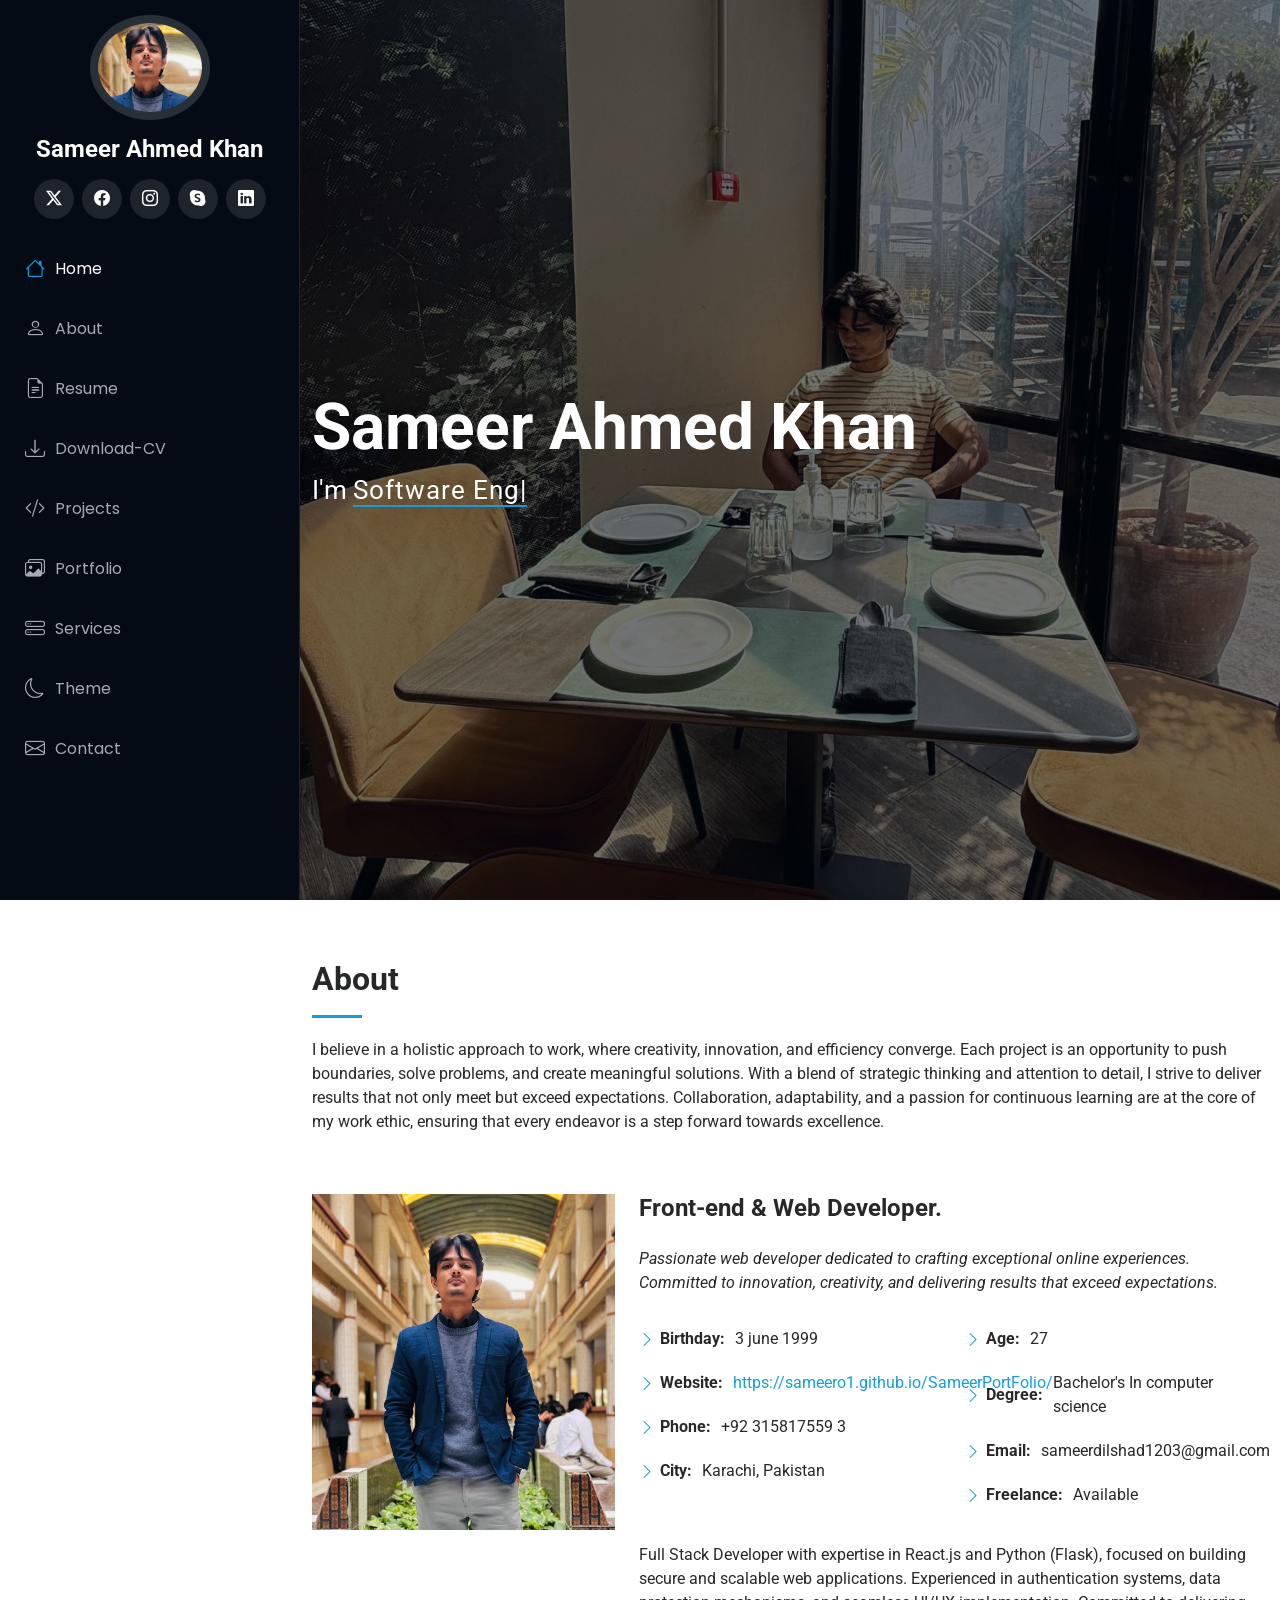
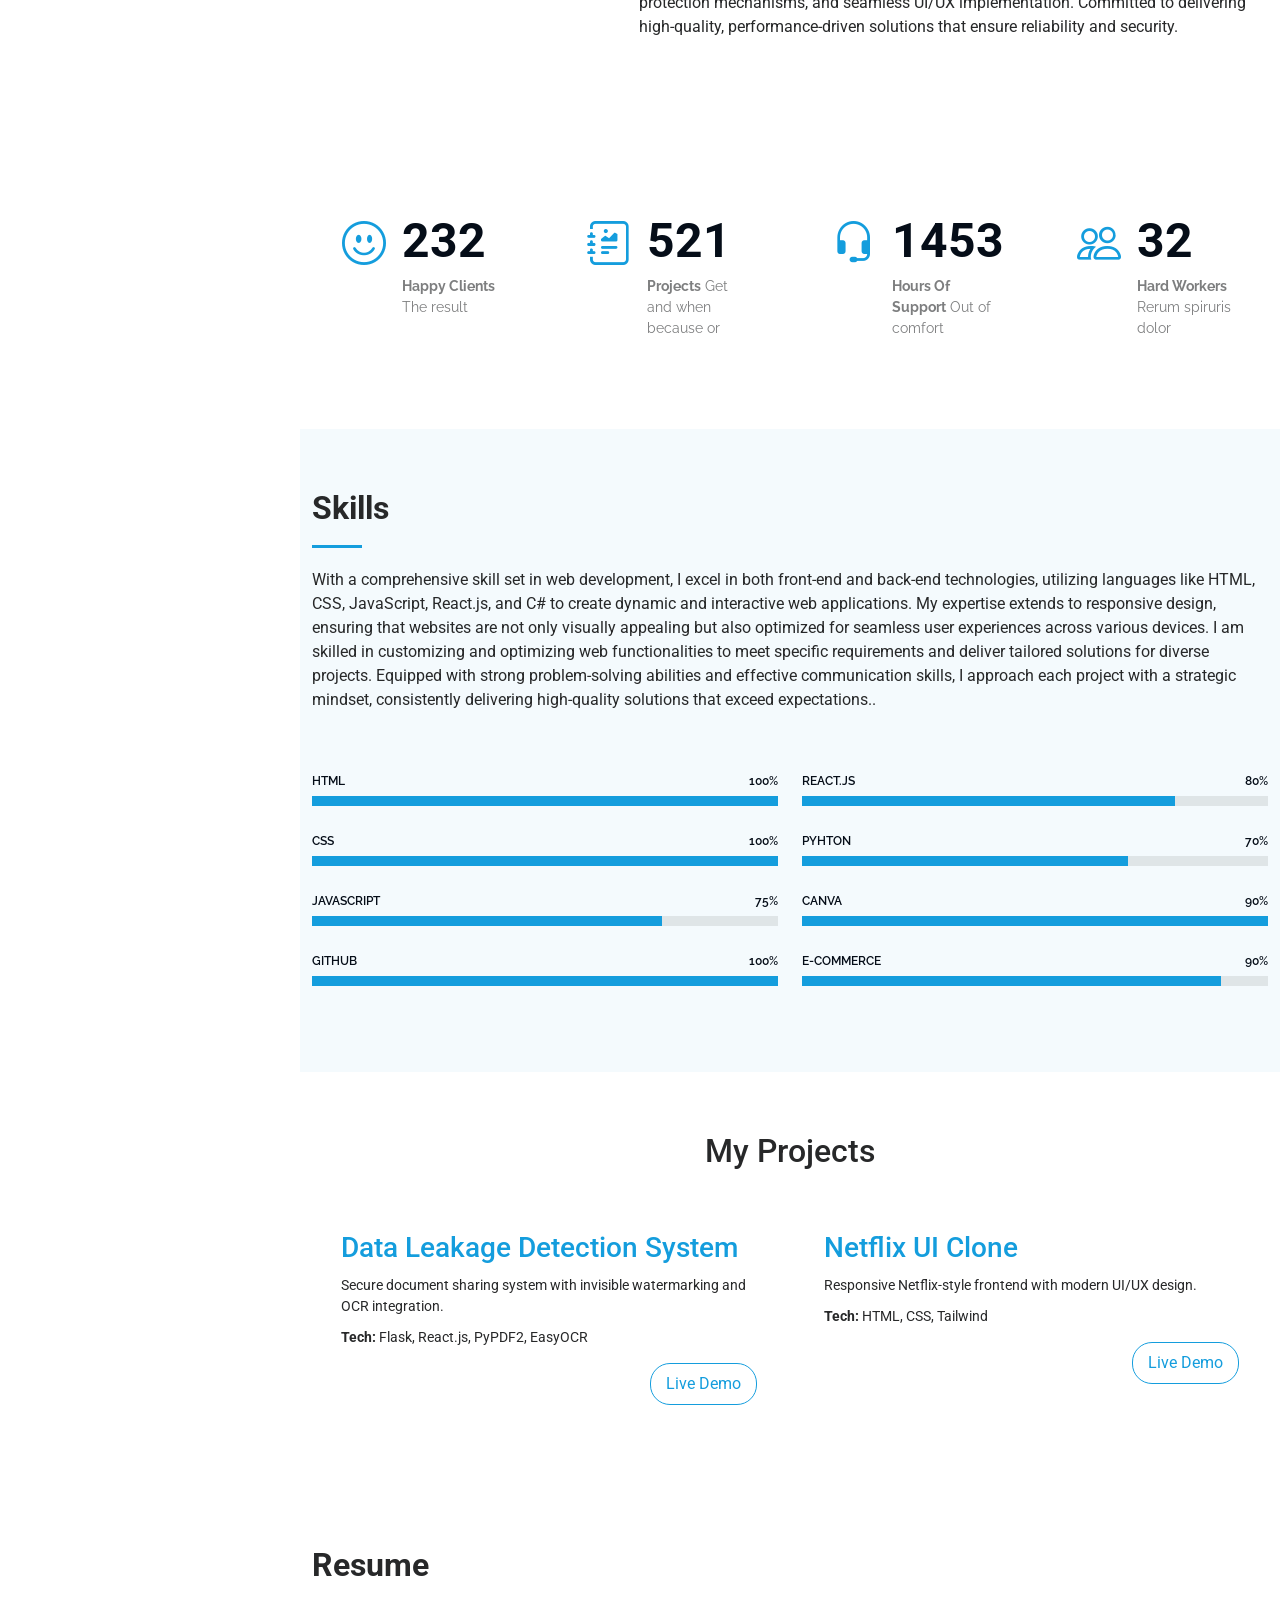
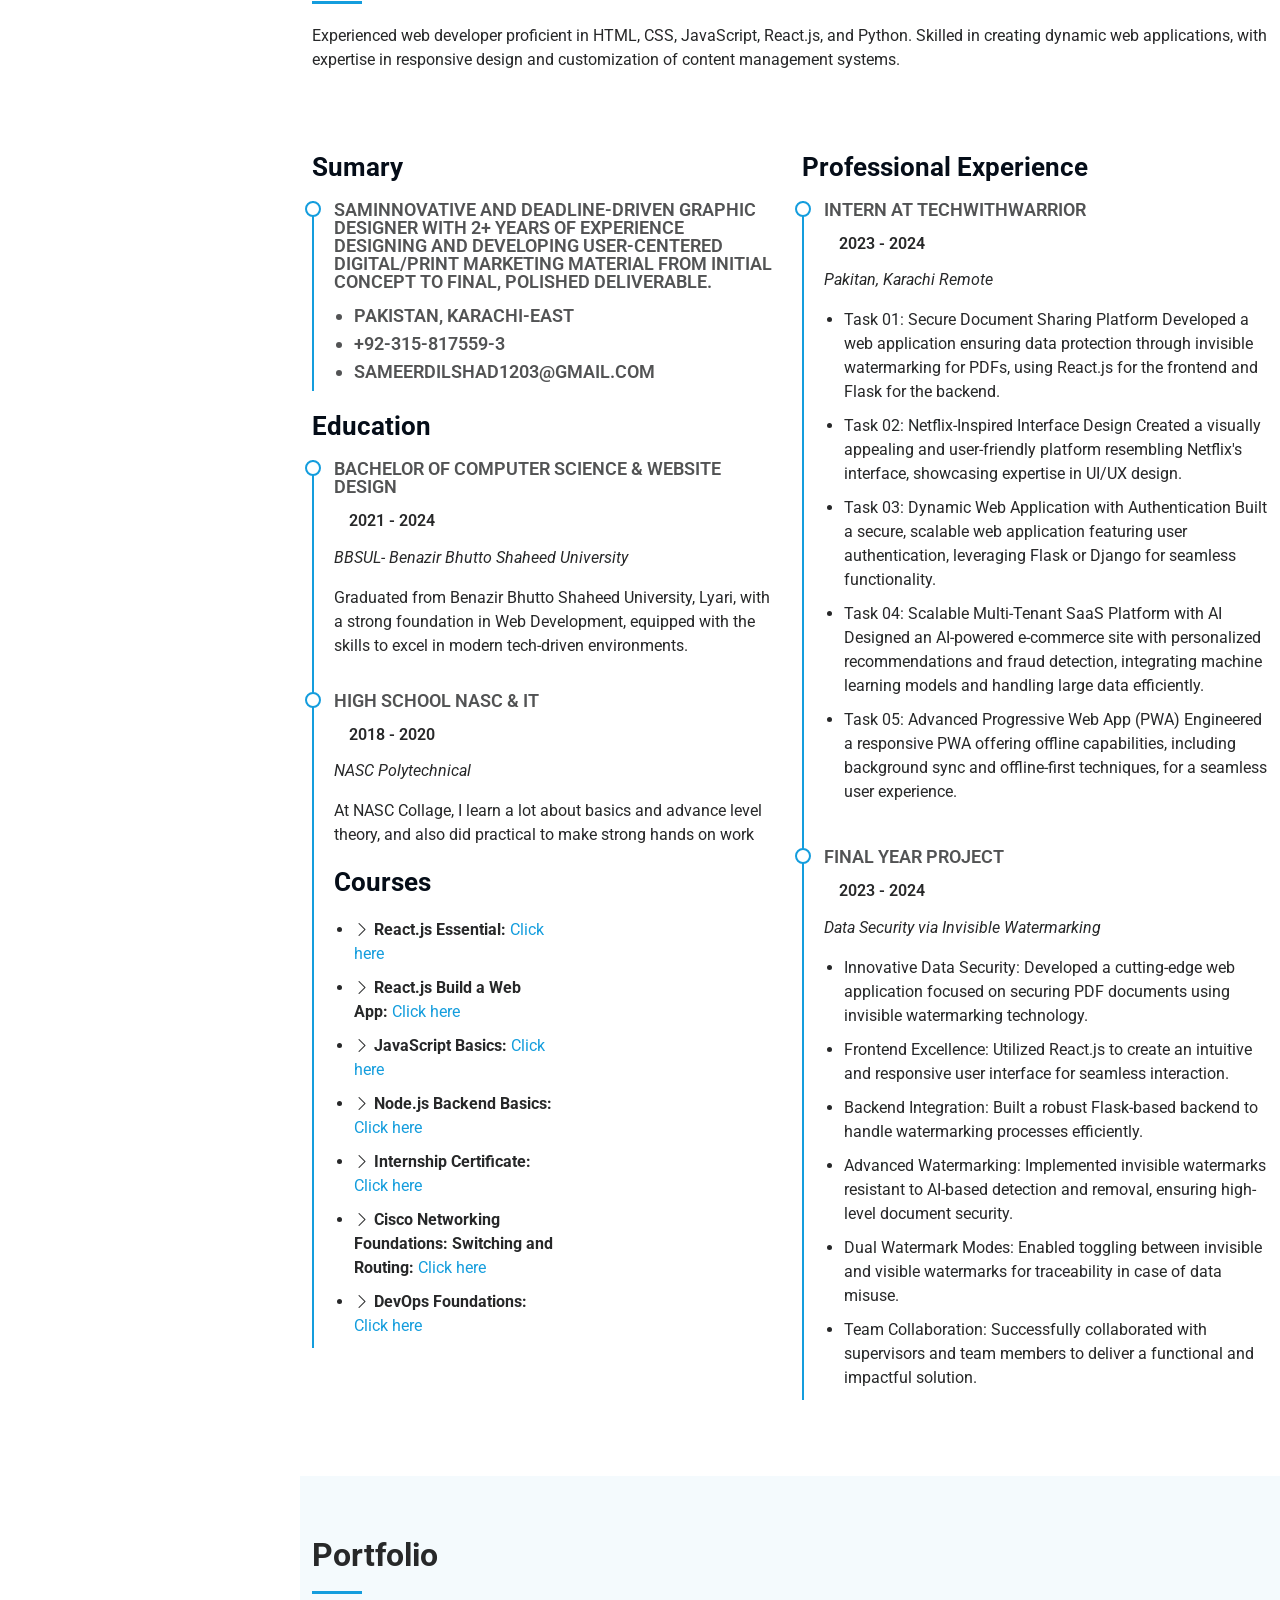
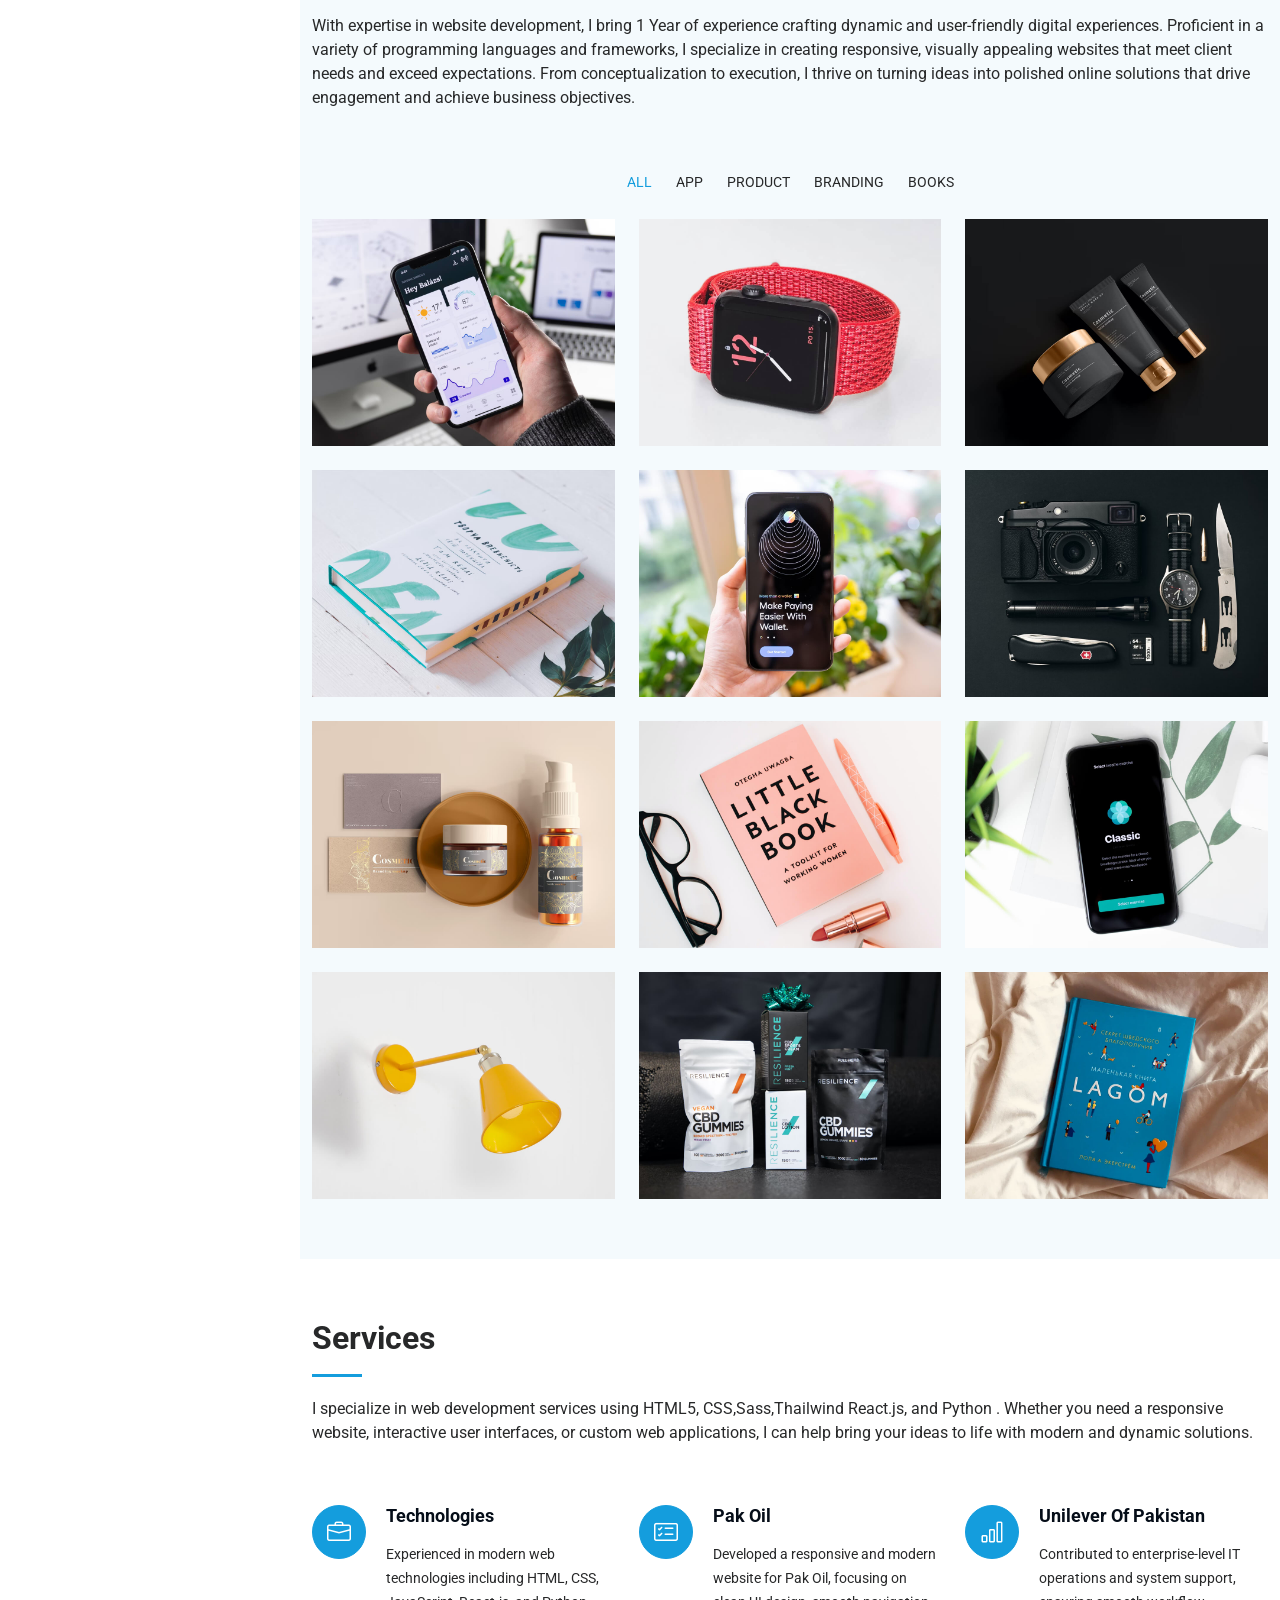
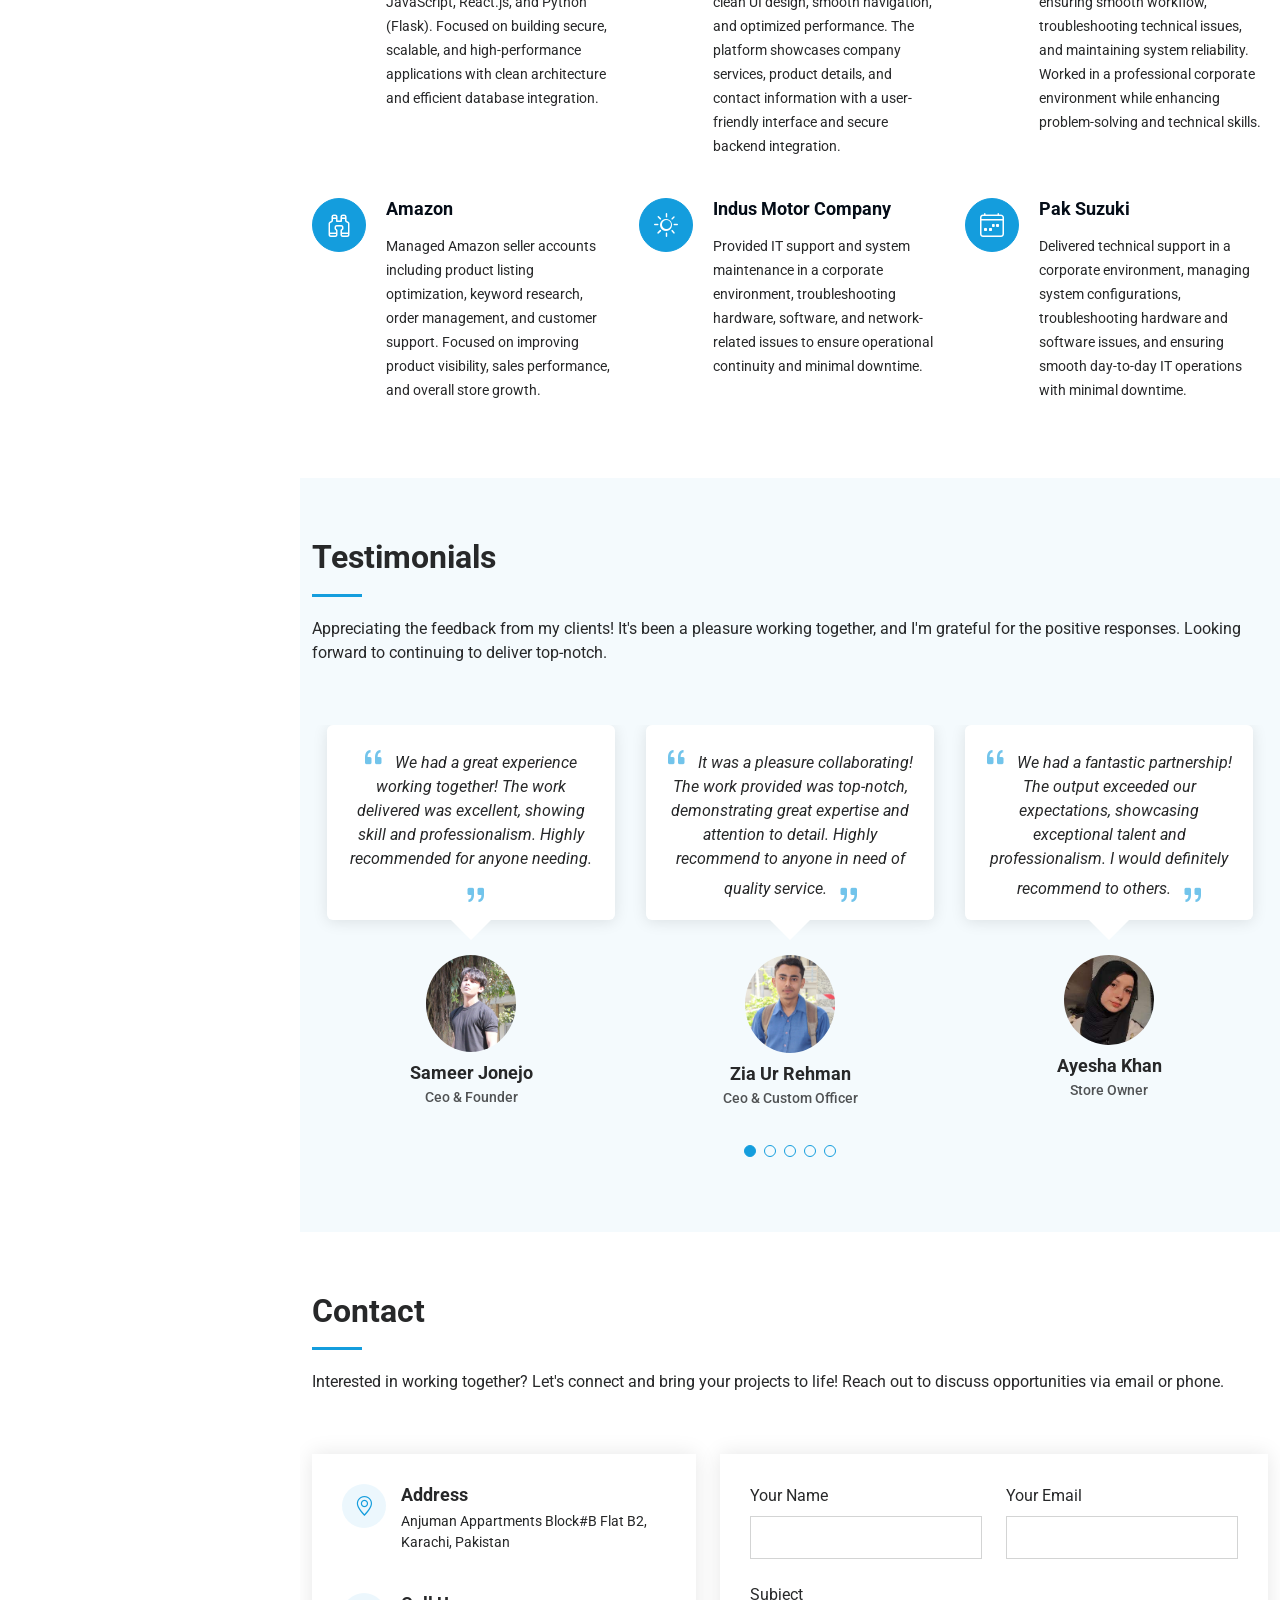
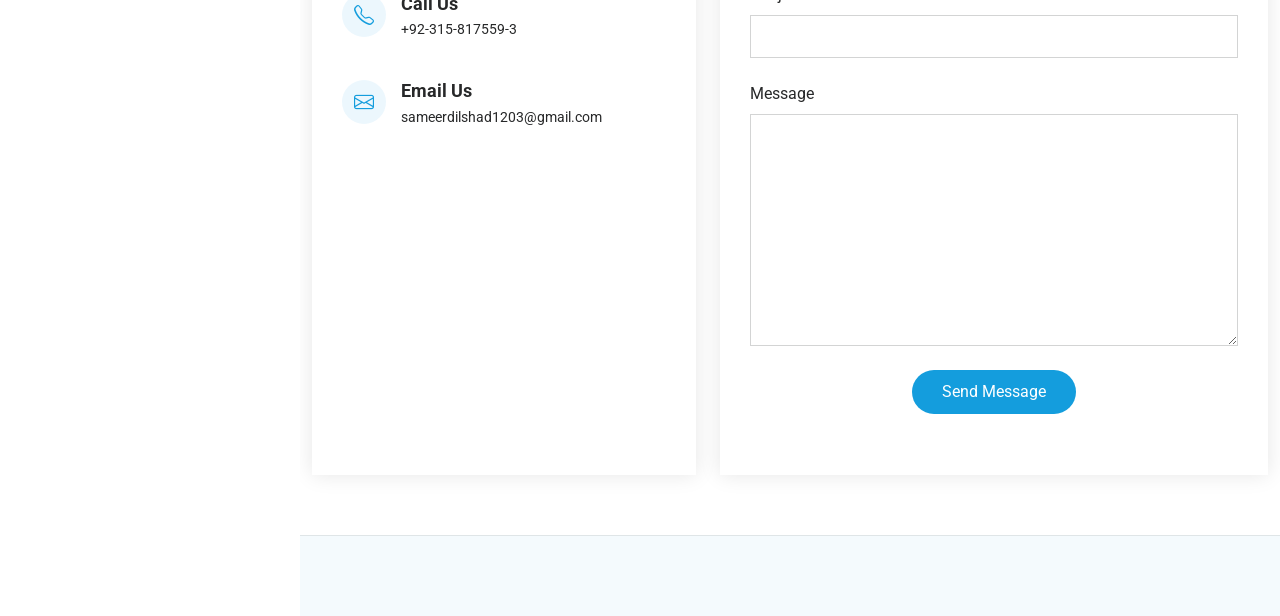
==== commit 9979de94: "Update portfolio with latest changes" ====
--- a/index.html
+++ b/index.html
@@ -585,7 +585,7 @@
                   <a href="portfolio-details.html" title="More Details" class="details-link"><i class="bi bi-link-45deg"></i></a>
                 </div>
               </div>
-            </div>End Portfolio Item
+            </div><!-- End Portfolio Item -->
 
             <div class="col-lg-4 col-md-6 portfolio-item isotope-item filter-branding">
               <div class="portfolio-content h-100">
--- a/assets/css/main.css
+++ b/assets/css/main.css
@@ -800,11 +800,19 @@
 .project-card:hover {
   transform: translateY(-10px) scale(1.02);
   box-shadow: 0 15px 40px rgba(0,0,0,0.3);
+  border-color: var(--accent-color);
+  background: #151f2b;
+}
+
+.project-card:hover h3,
+.project-card:hover p,
+.project-card:hover .project-buttons {
+  color: #ffffff;
 }
 
 /* Text */
 .project-card h3 {
-  color: #1b325c;
+  color: var(--accent-color);
 }
 
 .project-card p {
@@ -822,19 +830,19 @@
 
 .btn-outline {
   padding: 8px 15px;
-  border: 1px solid #3498db;
+  border: 1px solid var(--accent-color);
   border-radius: 20px;
-  color: #3498db;
+  color: var(--accent-color);
   text-decoration: none;
   transition: 0.3s;
 }
 
 .btn-outline:hover {
-  background: #3498db;
+  background: var(--accent-color);
   color: white;
 }
 .project-card:hover {
-  box-shadow: 0 0 25px #3498db;
+  box-shadow: 0 0 25px var(--accent-color);
 }
 
 /*--------------------------------------------------------------
